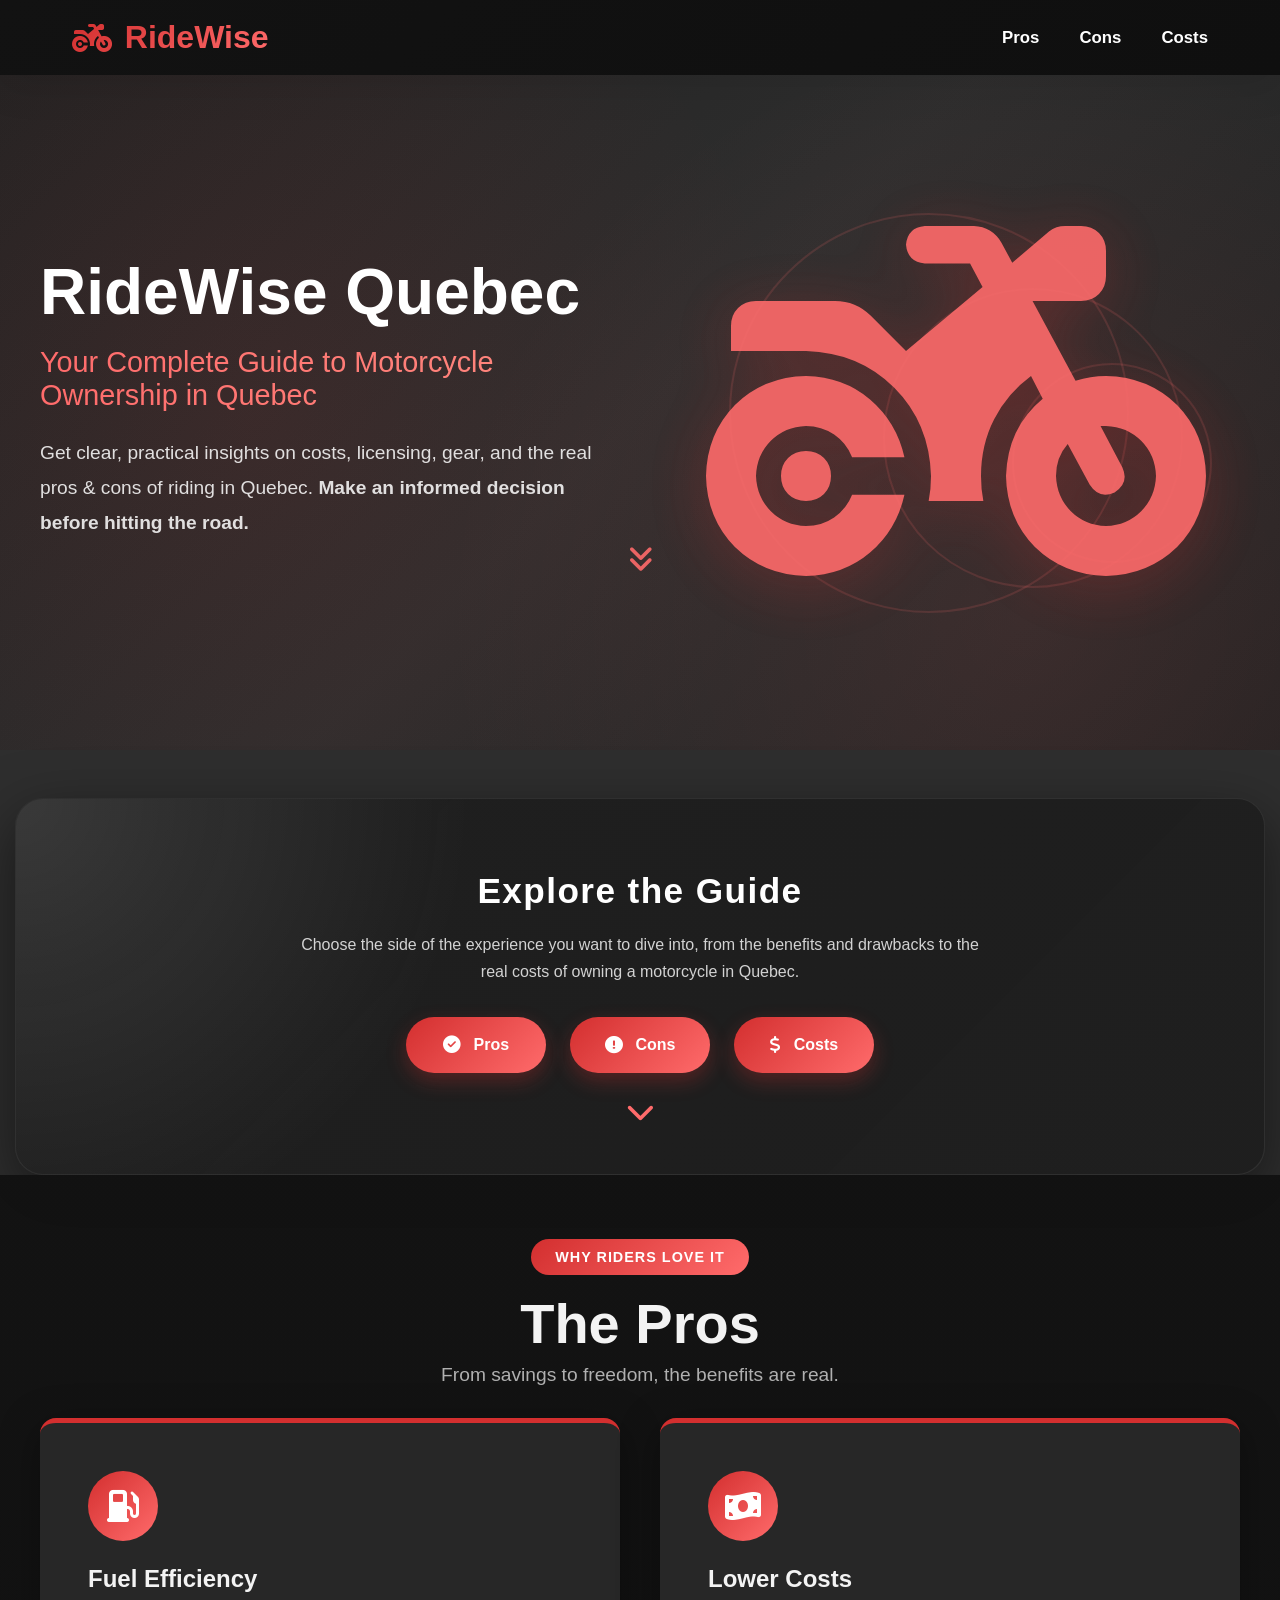
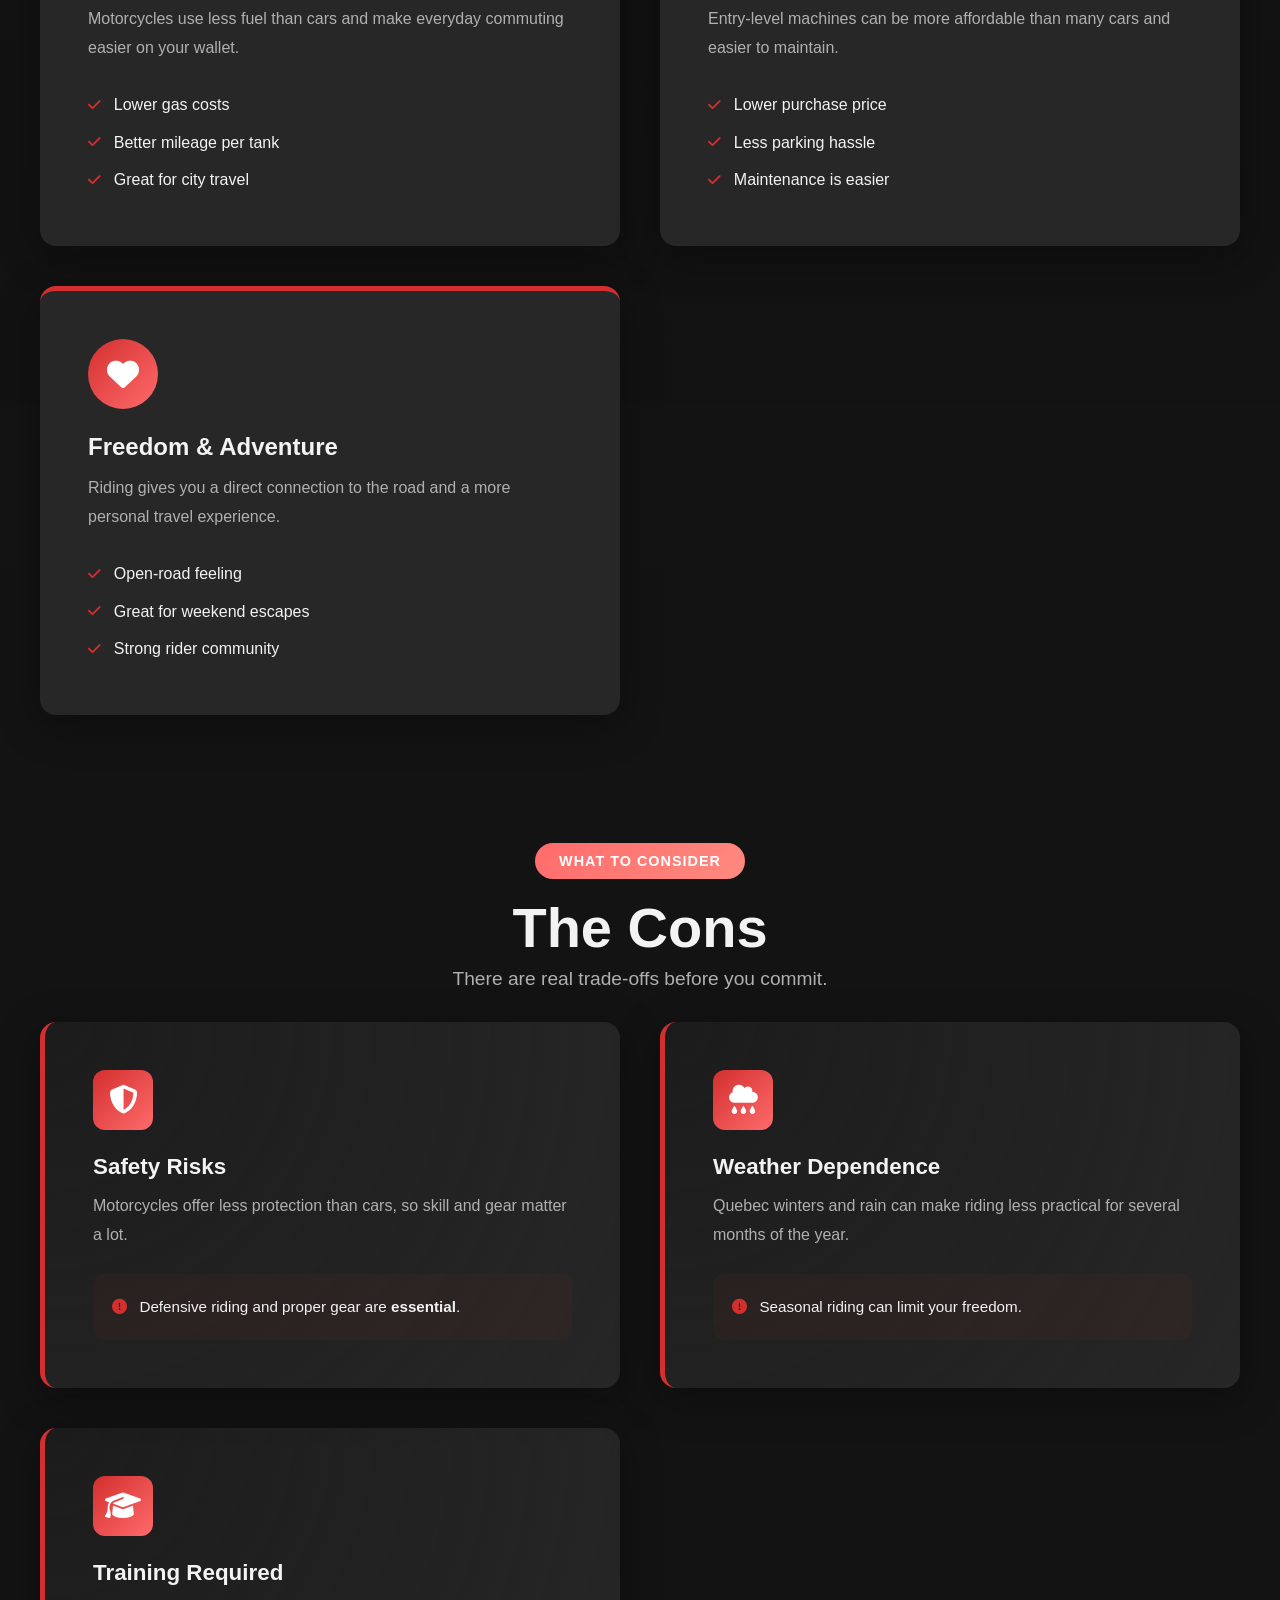
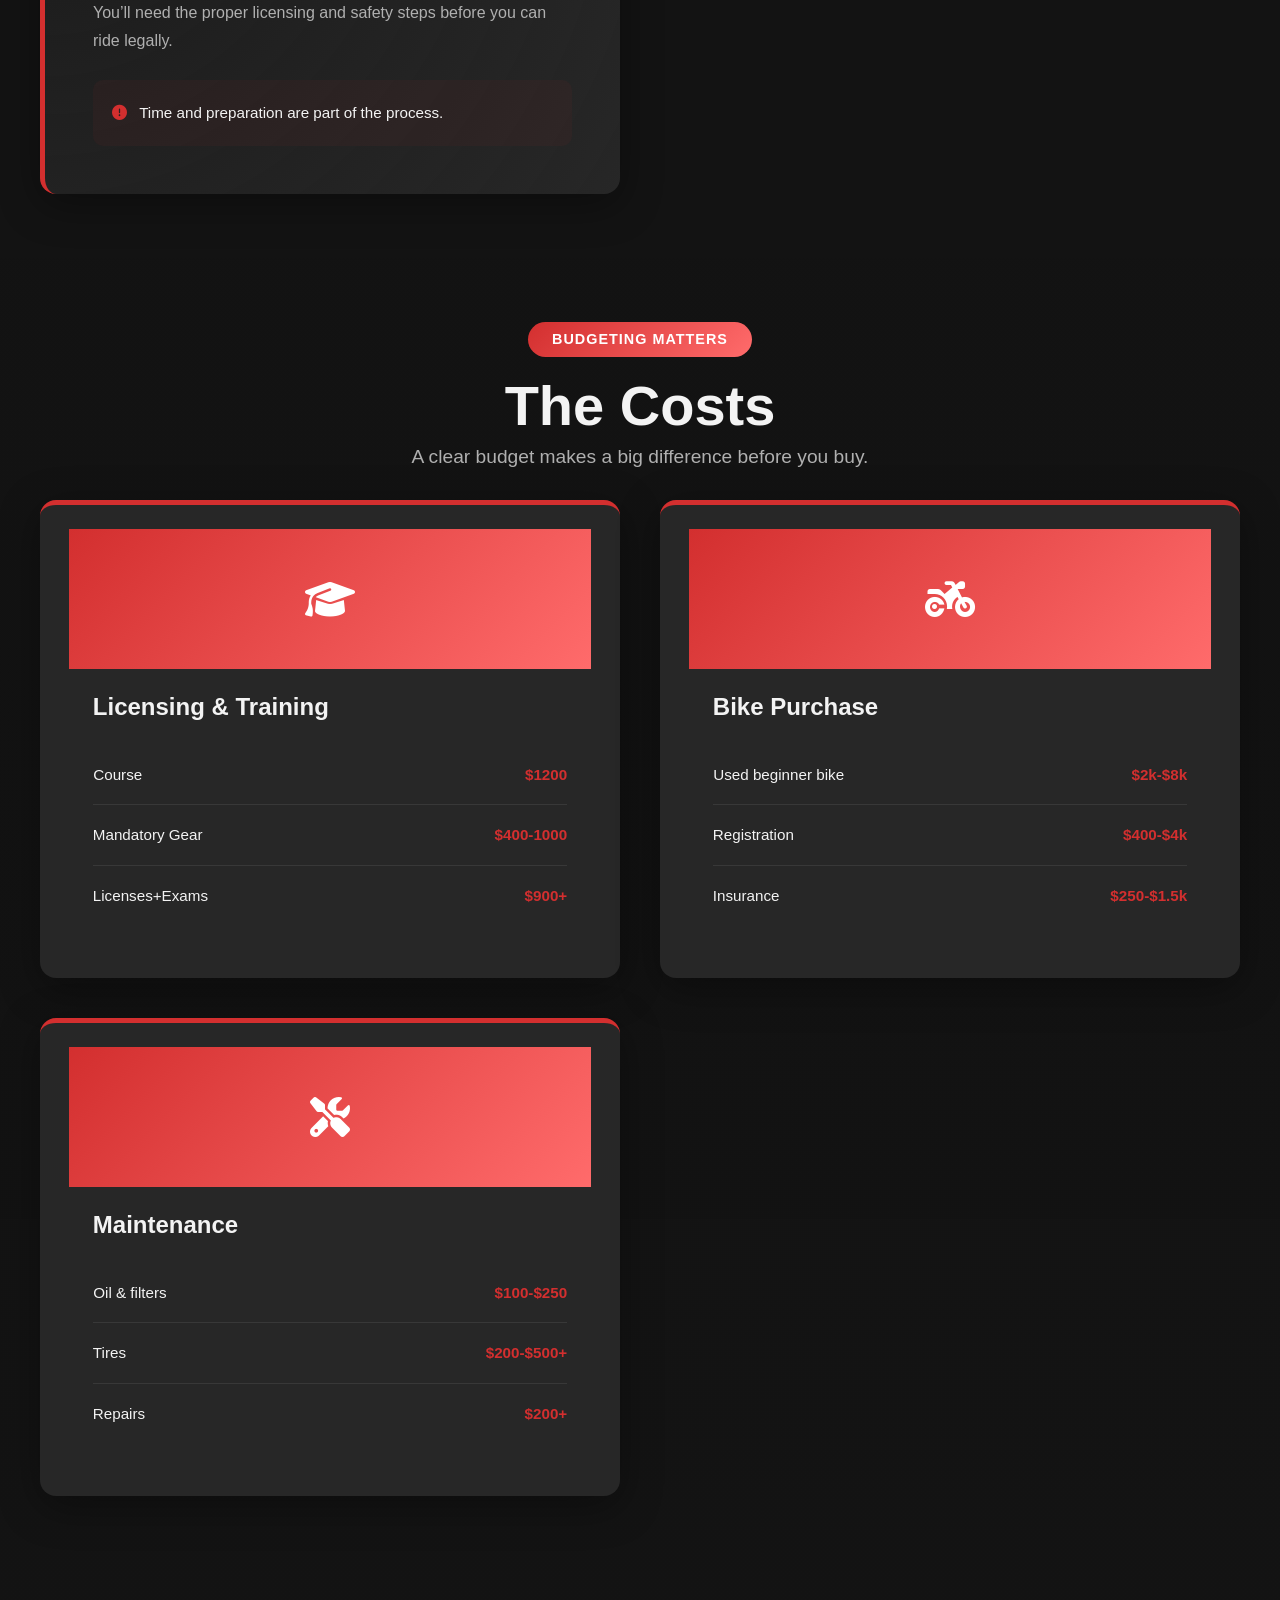
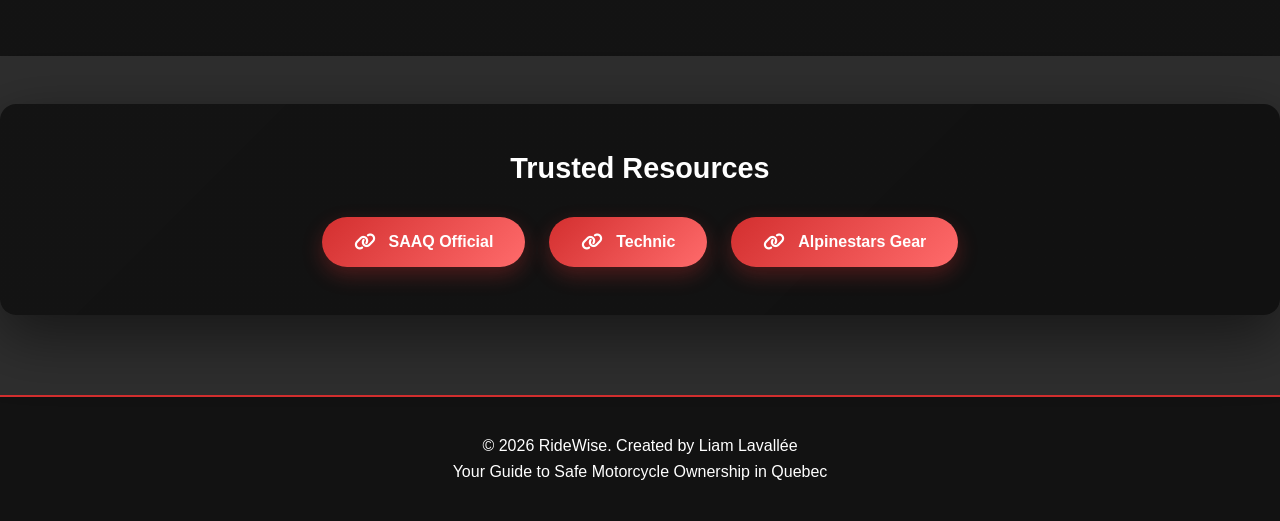
==== RideWiseVSCode/index.html @ fea7e451 "commit" ====
<!DOCTYPE html>
<html lang="en">
<head>
    <meta charset="UTF-8">
    <meta name="viewport" content="width=device-width, initial-scale=1.0">
    <title>RideWise - Motorcycle Ownership Guide for Quebec</title>
    <link rel="stylesheet" href="script.css">
    <link rel="stylesheet" href="https://cdnjs.cloudflare.com/ajax/libs/font-awesome/6.4.0/css/all.min.css">
</head>
<body class="home-page">
    <!-- Navigation Bar -->
    <nav class="navbar">
        <div class="nav-container">
            <div class="nav-logo">
                <i class="fas fa-motorcycle"></i> RideWise
            </div>
            <ul class="nav-menu">
                <li class="nav-item"><a href="pros.html" class="nav-link">Pros</a></li>
                <li class="nav-item"><a href="cons.html" class="nav-link">Cons</a></li>
                <li class="nav-item"><a href="costs.html" class="nav-link">Costs</a></li>
            </ul>
            <div class="hamburger">
                <span></span>
                <span></span>
                <span></span>
            </div>
        </div>
    </nav>

    <!-- HOME SECTION WITH ANIMATED HERO -->
    <section id="home" class="hero-section">
        <div class="hero-background">
            <div class="hero-bg-image"></div>
            <div class="hero-overlay"></div>
        </div>

        <div class="hero-container">
            <div class="hero-content">
                <div class="hero-text">
                    <h1 class="hero-title">RideWise Quebec</h1>
                    <p class="hero-subtitle">Your Complete Guide to Motorcycle Ownership in Quebec</p>
                    <p class="hero-description">
                        Get clear, practical insights on costs, licensing, gear, and the real pros & cons of riding in Quebec.
                        <strong>Make an informed decision before hitting the road.</strong>
                    </p>
                </div>

                <div class="hero-visual">
                    <div class="motorcycle-icon-large">
                        <i class="fas fa-motorcycle"></i>
                    </div>
                    <div class="animated-circles">
                        <div class="circle circle-1"></div>
                        <div class="circle circle-2"></div>
                        <div class="circle circle-3"></div>
                    </div>
                </div>
            </div>

            <a href="#explore-pages" class="scroll-indicator secondary-indicator" aria-label="Explore guide pages">
                <i class="fas fa-angle-double-down"></i>
            </a>
        </div>
    </section>

    <section id="explore-pages" class="explore-section fade-in-card">
        <h3>Explore the Guide</h3>
        <p>Choose the side of the experience you want to dive into, from the benefits and drawbacks to the real costs of owning a motorcycle in Quebec.</p>
        <div class="explore-grid">
            <a href="pros.html" class="explore-link">
                <i class="fas fa-check-circle"></i>
                <span>Pros</span>
            </a>
            <a href="cons.html" class="explore-link">
                <i class="fas fa-exclamation-circle"></i>
                <span>Cons</span>
            </a>
            <a href="costs.html" class="explore-link">
                <i class="fas fa-dollar-sign"></i>
                <span>Costs</span>
            </a>
        </div>
        <a href="pros.html" class="scroll-indicator explore-scroll-indicator" aria-label="View pros page">
            <i class="fas fa-chevron-down"></i>
        </a>
    </section>

    <section id="pros-section" class="pros-section">
        <div class="section-container">
            <div class="section-header">
                <span class="section-tag">Why riders love it</span>
                <h2>The Pros</h2>
                <p class="section-subtitle">From savings to freedom, the benefits are real.</p>
            </div>
            <div class="pros-grid">
                <div class="pro-card fade-in-card">
                    <div class="card-bg"></div>
                    <div class="card-icon"><i class="fas fa-gas-pump"></i></div>
                    <h3>Fuel Efficiency</h3>
                    <p>Motorcycles use less fuel than cars and make everyday commuting easier on your wallet.</p>
                    <ul class="card-list">
                        <li><i class="fas fa-check"></i> Lower gas costs</li>
                        <li><i class="fas fa-check"></i> Better mileage per tank</li>
                        <li><i class="fas fa-check"></i> Great for city travel</li>
                    </ul>
                </div>
                <div class="pro-card fade-in-card">
                    <div class="card-bg"></div>
                    <div class="card-icon"><i class="fas fa-money-bill-wave"></i></div>
                    <h3>Lower Costs</h3>
                    <p>Entry-level machines can be more affordable than many cars and easier to maintain.</p>
                    <ul class="card-list">
                        <li><i class="fas fa-check"></i> Lower purchase price</li>
                        <li><i class="fas fa-check"></i> Less parking hassle</li>
                        <li><i class="fas fa-check"></i> Maintenance is easier</li>
                    </ul>
                </div>
                <div class="pro-card fade-in-card">
                    <div class="card-bg"></div>
                    <div class="card-icon"><i class="fas fa-heart"></i></div>
                    <h3>Freedom & Adventure</h3>
                    <p>Riding gives you a direct connection to the road and a more personal travel experience.</p>
                    <ul class="card-list">
                        <li><i class="fas fa-check"></i> Open-road feeling</li>
                        <li><i class="fas fa-check"></i> Great for weekend escapes</li>
                        <li><i class="fas fa-check"></i> Strong rider community</li>
                    </ul>
                </div>
            </div>
        </div>
    </section>

    <section id="cons-section" class="cons-section">
        <div class="section-container">
            <div class="section-header">
                <span class="section-tag warning">What to consider</span>
                <h2>The Cons</h2>
                <p class="section-subtitle">There are real trade-offs before you commit.</p>
            </div>
            <div class="cons-grid">
                <div class="con-card fade-in-card">
                    <div class="con-icon"><i class="fas fa-shield-alt"></i></div>
                    <h3>Safety Risks</h3>
                    <p>Motorcycles offer less protection than cars, so skill and gear matter a lot.</p>
                    <div class="con-details">
                        <i class="fas fa-exclamation-circle"></i> Defensive riding and proper gear are <strong>essential</strong>.
                    </div>
                </div>
                <div class="con-card fade-in-card">
                    <div class="con-icon"><i class="fas fa-cloud-rain"></i></div>
                    <h3>Weather Dependence</h3>
                    <p>Quebec winters and rain can make riding less practical for several months of the year.</p>
                    <div class="con-details">
                        <i class="fas fa-exclamation-circle"></i> Seasonal riding can limit your freedom.
                    </div>
                </div>
                <div class="con-card fade-in-card">
                    <div class="con-icon"><i class="fas fa-graduation-cap"></i></div>
                    <h3>Training Required</h3>
                    <p>You’ll need the proper licensing and safety steps before you can ride legally.</p>
                    <div class="con-details">
                        <i class="fas fa-exclamation-circle"></i> Time and preparation are part of the process.
                    </div>
                </div>
            </div>
        </div>
    </section>

    <section id="costs-section" class="costs-section">
        <div class="section-container">
            <div class="section-header">
                <span class="section-tag">Budgeting matters</span>
                <h2>The Costs</h2>
                <p class="section-subtitle">A clear budget makes a big difference before you buy. </p>
            </div>
            <div class="costs-grid">
                <div class="cost-card fade-in-card">
                    <div class="cost-icon"><i class="fas fa-graduation-cap"></i></div>
                    <h3>Licensing & Training</h3>
                    <div class="cost-breakdown">
                        <div class="cost-item"><span>Course</span><span class="price">$1200</span></div>
                        <div class="cost-item"><span>Mandatory Gear</span><span class="price">$400-1000</span></div>
                        <div class="cost-item"><span>Licenses+Exams</span><span class="price">$900+</span></div>
                    </div>
                </div>
                <div class="cost-card fade-in-card">
                    <div class="cost-icon"><i class="fas fa-motorcycle"></i></div>
                    <h3>Bike Purchase</h3>
                    <div class="cost-breakdown">
                        <div class="cost-item"><span>Used beginner bike</span><span class="price">$2k-$8k</span></div>
                        <div class="cost-item"><span>Registration</span><span class="price">$400-$4k</span></div>
                        <div class="cost-item"><span>Insurance</span><span class="price">$250-$1.5k</span></div>
                    </div>
                </div>
                <div class="cost-card fade-in-card">
                    <div class="cost-icon"><i class="fas fa-tools"></i></div>
                    <h3>Maintenance</h3>
                    <div class="cost-breakdown">
                        <div class="cost-item"><span>Oil & filters</span><span class="price">$100-$250</span></div>
                        <div class="cost-item"><span>Tires</span><span class="price">$200-$500+</span></div>
                        <div class="cost-item"><span>Repairs</span><span class="price">$200+</span></div>
                    </div>
                </div>
                   <div class="section-info">
                      <p><h4>Be aware, these are approximate prices without taxes.</h4></p>
                   </div>
                
            </div>
        </div>
    </section>

    <div id="resources" class="resources-section fade-in-card">
        <h3>Trusted Resources</h3>
        <div class="resources-grid">
            <a href="https://www.saaq.gouv.qc.ca/" target="_blank" class="resource-link">
                <i class="fas fa-link"></i>
                <span>SAAQ Official</span>
            </a>
            <a href="https://tecnic.ca/" target="_blank" class="resource-link">
                <i class="fas fa-link"></i>
                <span>Technic</span>
            </a>
            <a href="https://www.alpinestars.com/" target="_blank" class="resource-link">
                <i class="fas fa-link"></i>
                <span>Alpinestars Gear</span>
            </a>
        </div>
    </div>

    <!-- Footer -->
    <footer class="footer">
        <div class="footer-content">
            <p>&copy; 2026 RideWise. Created by Liam Lavallée</p>
            <p>Your Guide to Safe Motorcycle Ownership in Quebec</p>
        </div>
    </footer>

    <script src="script.js"></script>
</body>
</html>
---- RideWiseVSCode/script.css ----
/* ========================================
   PROFESSIONAL MOTORCYCLE WEBSITE CSS
   WITH ANIMATIONS & STUNNING VISUALS
   ======================================== */

:root {
    --primary: #d32f2f;
    --primary-dark: #b71c1c;
    --accent: #ff6b6b;
    --secondary: #121212;
    --white: #ffffff;
    --light-bg: #383838;
    --page-bg: #2e2e2e;
    --section-bg: rgba(18, 18, 18, 0.95);
    --card-bg: #272727;
    --text-dark: #f3f3f3;
    --text-light: #b0b0b0;
    --border-radius: 16px;
    --transition: all 0.3s cubic-bezier(0.25, 0.46, 0.45, 0.94);
    --shadow: 0 10px 40px rgba(0, 0, 0, 0.35);
    --shadow-lg: 0 20px 60px rgba(0, 0, 0, 0.5);
}

* {
    margin: 0;
    padding: 0;
    box-sizing: border-box;
}

html {
    scroll-behavior: smooth;
}

body {
    font-family: 'Segoe UI', Tahoma, Geneva, Verdana, sans-serif;
    color: var(--text-dark);
    background: #2e2e2e;
    overflow-x: hidden;
}

/* ========================================
   NAVIGATION BAR
   ======================================== */

.navbar {
    background: linear-gradient(135deg, var(--secondary) 0%, #0f0f0f 100%);
    padding: 1.2rem 0;
    position: sticky;
    top: 0;
    z-index: 1000;
    box-shadow: var(--shadow-lg);
    backdrop-filter: blur(10px);
}

.nav-container {
    max-width: 1200px;
    margin: 0 auto;
    padding: 0 2rem;
    display: flex;
    justify-content: space-between;
    align-items: center;
}

.nav-logo {
    font-size: 2rem;
    font-weight: 900;
    background: linear-gradient(135deg, var(--primary), var(--accent));
    -webkit-background-clip: text;
    -webkit-text-fill-color: transparent;
    background-clip: text;
    display: flex;
    align-items: center;
    gap: 0.8rem;
    cursor: pointer;
    transition: var(--transition);
}

.nav-logo:hover {
    transform: scale(1.1);
}

.nav-menu {
    display: flex;
    list-style: none;
    gap: 2.5rem;
}

.nav-link {
    color: var(--white);
    text-decoration: none;
    font-weight: 600;
    transition: var(--transition);
    position: relative;
    font-size: 1.05rem;
}

.nav-link::after {
    content: '';
    position: absolute;
    bottom: -8px;
    left: 0;
    width: 0;
    height: 3px;
    background: linear-gradient(90deg, var(--primary), var(--accent));
    transition: width 0.4s ease;
    border-radius: 2px;
}

.nav-link:hover {
    color: var(--accent);
}

.nav-link:hover::after {
    width: 100%;
}

.hamburger {
    display: none;
    flex-direction: column;
    cursor: pointer;
    gap: 6px;
}

.hamburger span {
    width: 28px;
    height: 3px;
    background: var(--white);
    border-radius: 3px;
    transition: var(--transition);
}

/* ========================================
   HERO SECTION WITH ANIMATIONS
   ======================================== */

.hero-section {
    position: relative;
    min-height: 75vh;
    display: flex;
    align-items: center;
    justify-content: center;
    padding: 1.5rem 0;
    overflow: hidden;
}

.hero-background {
    position: absolute;
    top: 0;
    left: 0;
    width: 100%;
    height: 100%;
    z-index: 0;
}

.hero-bg-image {
    position: absolute;
    width: 100%;
    height: 100%;
    background: linear-gradient(135deg, rgba(26, 26, 26, 0.55) 0%, rgba(45, 45, 45, 0.3) 50%, rgba(26, 26, 26, 0.65) 100%),
                url('https://images.unsplash.com/photo-1500530855697-b586d89ba3ee?auto=format&fit=crop&w=1600&q=80');
    background-size: cover;
    background-position: center;
    z-index: 1;
}

.hero-overlay {
    position: absolute;
    width: 100%;
    height: 100%;
    background: radial-gradient(circle at 20% 50%, rgba(211, 47, 47, 0.1) 0%, transparent 50%),
                radial-gradient(circle at 80% 80%, rgba(255, 107, 107, 0.1) 0%, transparent 50%);
    z-index: 2;
    animation: overlayShift 10s ease-in-out infinite;
}

@keyframes overlayShift {
    0%, 100% {
        opacity: 1;
    }
    50% {
        opacity: 0.8;
    }
}

.hero-container {
    max-width: 1200px;
    width: 100%;
    position: relative;
    z-index: 3;
}

.hero-content {
    display: grid;
    grid-template-columns: 1fr 1fr;
    gap: 4rem;
    align-items: center;
    animation: fadeInUp 1s ease-out;
}

.hero-text {
    color: var(--white);
}

.hero-title {
    font-size: 4rem;
    font-weight: 900;
    margin-bottom: 1rem;
    line-height: 1.2;
    animation: slideInLeft 0.8s ease-out;
}

.hero-subtitle {
    font-size: 1.8rem;
    background: linear-gradient(90deg, var(--accent), #ff8a80);
    -webkit-background-clip: text;
    -webkit-text-fill-color: transparent;
    background-clip: text;
    margin-bottom: 1.5rem;
    animation: slideInLeft 0.8s ease-out 0.2s backwards;
}

.hero-description {
    font-size: 1.2rem;
    color: rgba(255, 255, 255, 0.85);
    margin-bottom: 2rem;
    line-height: 1.8;
    animation: slideInLeft 0.8s ease-out 0.4s backwards;
}

.hero-btn {
    background: linear-gradient(135deg, var(--primary), var(--accent));
    color: var(--white);
    border: none;
    padding: 1.2rem 2.8rem;
    font-size: 1.1rem;
    font-weight: 700;
    border-radius: var(--border-radius);
    cursor: pointer;
    transition: var(--transition);
    box-shadow: 0 10px 30px rgba(211, 47, 47, 0.3);
    position: relative;
    overflow: hidden;
    animation: slideInLeft 0.8s ease-out 0.6s backwards;
}

.hero-btn::before {
    content: '';
    position: absolute;
    top: 0;
    left: -100%;
    width: 100%;
    height: 100%;
    background: rgba(255, 255, 255, 0.2);
    transition: left 0.5s ease;
}

.hero-btn:hover {
    transform: translateY(-3px);
    box-shadow: 0 15px 40px rgba(211, 47, 47, 0.4);
}

.hero-btn:hover::before {
    left: 100%;
}

.hero-visual {
    position: relative;
    display: flex;
    justify-content: center;
    align-items: center;
    min-height: 500px;
    animation: slideInRight 0.8s ease-out;
}

.motorcycle-icon-large {
    font-size: 25rem;
    color: var(--accent);
    opacity: 0.9;
    animation: float 4s ease-in-out infinite;
    filter: drop-shadow(0 10px 30px rgba(211, 47, 47, 0.3));
    z-index: 2;
}

@keyframes float {
    0%, 100% {
        transform: translateY(0px) rotate(0deg);
    }
    50% {
        transform: translateY(-40px) rotate(2deg);
    }
}

.animated-circles {
    position: absolute;
    width: 100%;
    height: 100%;
    z-index: 1;
}

.circle {
    position: absolute;
    border: 2px solid var(--accent);
    border-radius: 50%;
    opacity: 0.15;
}

.circle-1 {
    width: 400px;
    height: 400px;
    top: 10%;
    left: 10%;
    animation: rotate 20s linear infinite;
}

.circle-2 {
    width: 300px;
    height: 300px;
    bottom: 15%;
    right: 10%;
    animation: rotate 15s linear infinite reverse;
}

.circle-3 {
    width: 200px;
    height: 200px;
    top: 40%;
    right: 5%;
    animation: rotate 10s linear infinite;
}

@keyframes rotate {
    from { transform: rotate(0deg); }
    to { transform: rotate(360deg); }
}

.scroll-indicator {
    position: absolute;
    bottom: 40px;
    left: 50%;
    transform: translateX(-50%);
    z-index: 3;
    animation: bounce 2s ease-in-out infinite;
    display: inline-flex;
    align-items: center;
    justify-content: center;
    text-decoration: none;
    cursor: pointer;
}

.scroll-indicator i {
    font-size: 1.8rem;
    color: var(--accent);
}

.scroll-indicator.secondary-indicator {
    bottom: 90px;
    opacity: 0.9;
    animation-delay: 0.2s;
}

.explore-scroll-indicator {
    position: relative;
    bottom: auto;
    left: auto;
    transform: none;
    display: inline-flex;
    margin-top: 1.5rem;
}

@keyframes bounce {
    0%, 100% {
        transform: translateX(-50%) translateY(0);
    }
    50% {
        transform: translateX(-50%) translateY(15px);
    }
}

/* ========================================
   SECTION ANIMATIONS & STYLES
   ======================================== */

@keyframes fadeInUp {
    from {
        opacity: 0;
        transform: translateY(50px);
    }
    to {
        opacity: 1;
        transform: translateY(0);
    }
}

@keyframes slideInLeft {
    from {
        opacity: 0;
        transform: translateX(-50px);
    }
    to {
        opacity: 1;
        transform: translateX(0);
    }
}

@keyframes slideInRight {
    from {
        opacity: 0;
        transform: translateX(50px);
    }
    to {
        opacity: 1;
        transform: translateX(0);
    }
}

@keyframes scaleIn {
    from {
        opacity: 0;
        transform: scale(0.9);
    }
    to {
        opacity: 1;
        transform: scale(1);
    }
}

.fade-in {
    animation: fadeInUp 0.8s ease-out;
}

.fade-in-card {
    animation: fadeInUp 0.8s ease-out;
}

.section-container {
    max-width: 1600px;
    margin: 0 auto;
    padding: 0 2.5rem;
}

.section-header {
    text-align: center;
    margin-bottom: 2rem;
}

.section-tag {
    display: inline-block;
    background: linear-gradient(135deg, var(--primary), var(--accent));
    color: var(--white);
    padding: 0.6rem 1.5rem;
    border-radius: 50px;
    font-size: 0.9rem;
    font-weight: 700;
    text-transform: uppercase;
    letter-spacing: 1px;
    margin-bottom: 1rem;
}

.section-tag.warning {
    background: linear-gradient(135deg, #ff6b6b, #ff8a80);
}

.section-header h2 {
    font-size: 3.5rem;
    color: var(--text-dark);
    margin-bottom: 0.5rem;
    font-weight: 900;
}

.section-header p {
    font-size: 1.2rem;
    color: var(--text-light);
    margin-top: 0.5rem;
}

/* ========================================
   PROS SECTION
   ======================================== */

.pros-section {
    padding: 4rem 0;
    background: linear-gradient(180deg, rgba(18, 18, 18, 0.98) 0%, var(--section-bg) 100%);
    position: relative;
    overflow: hidden;
}

.section-bg-pattern {
    position: absolute;
    top: 0;
    left: 0;
    right: 0;
    height: 400px;
    background: 
        radial-gradient(circle at 20% 50%, rgba(211, 47, 47, 0.05) 0%, transparent 50%),
        radial-gradient(circle at 80% 80%, rgba(255, 107, 107, 0.05) 0%, transparent 50%);
    pointer-events: none;
}

.pros-grid {
    display: grid;
    grid-template-columns: repeat(auto-fit, minmax(420px, 1fr));
    gap: 2.5rem;
    justify-content: center;
    position: relative;
    z-index: 1;
}

.pro-card {
    background: var(--card-bg);
    padding: 3rem;
    border-radius: var(--border-radius);
    box-shadow: var(--shadow);
    transition: var(--transition);
    position: relative;
    overflow: hidden;
    border-top: 5px solid var(--primary);
}

.card-bg {
    position: absolute;
    top: 0;
    left: 0;
    width: 0;
    height: 100%;
    background: linear-gradient(135deg, rgba(211, 47, 47, 0.05), rgba(255, 107, 107, 0.05));
    transition: width 0.5s ease;
    z-index: -1;
}

.pro-card:hover {
    transform: translateY(-15px);
    box-shadow: var(--shadow-lg);
}

.pro-card:hover .card-bg {
    width: 100%;
}

.card-icon {
    width: 70px;
    height: 70px;
    background: linear-gradient(135deg, var(--primary), var(--accent));
    border-radius: 50%;
    display: flex;
    align-items: center;
    justify-content: center;
    font-size: 2rem;
    color: var(--white);
    margin-bottom: 1.5rem;
    animation: scaleIn 0.6s ease-out;
}

.pro-card h3 {
    font-size: 1.5rem;
    color: var(--text-dark);
    margin-bottom: 0.8rem;
    font-weight: 700;
}

.pro-card p {
    color: var(--text-light);
    margin-bottom: 1.5rem;
    line-height: 1.8;
}

.card-list {
    list-style: none;
    margin-top: 1.5rem;
}

.card-list li {
    padding: 0.6rem 0;
    color: var(--text-dark);
    display: flex;
    align-items: center;
    gap: 0.8rem;
    font-weight: 500;
}

.card-list i {
    color: var(--primary);
    font-size: 0.9rem;
    font-weight: bold;
}

/* ========================================
   CONS SECTION
   ======================================== */

.cons-section {
    padding: 4rem 0;
    background: var(--section-bg);
    position: relative;
    overflow: hidden;
}

.cons-bg {
    position: absolute;
    top: 0;
    left: 0;
    right: 0;
    bottom: 0;
    background: 
        linear-gradient(180deg, rgba(211, 47, 47, 0.02) 0%, transparent 100%);
    pointer-events: none;
}

.cons-grid {
    display: grid;
    grid-template-columns: repeat(auto-fit, minmax(420px, 1fr));
    gap: 2.5rem;
    justify-content: center;
    position: relative;
    z-index: 1;
}

.con-card {
    background: radial-gradient(circle at top left, rgba(255, 255, 255, 0.04), rgba(40, 40, 40, 0.95));
    padding: 3rem;
    border-radius: var(--border-radius);
    box-shadow: var(--shadow);
    transition: var(--transition);
    border-left: 5px solid var(--primary);
    position: relative;
    overflow: hidden;
}

.con-card::before {
    content: '';
    position: absolute;
    top: 0;
    right: -30px;
    width: 200px;
    height: 200px;
    background: radial-gradient(circle, rgba(211, 47, 47, 0.1), transparent);
    opacity: 0;
    transition: opacity 0.5s ease;
}

.con-card:hover {
    transform: translateY(-10px);
    box-shadow: var(--shadow-lg);
}

.con-card:hover::before {
    opacity: 1;
}

.con-icon {
    width: 60px;
    height: 60px;
    background: linear-gradient(135deg, var(--primary), var(--accent));
    border-radius: 12px;
    display: flex;
    align-items: center;
    justify-content: center;
    font-size: 1.8rem;
    color: var(--white);
    margin-bottom: 1.5rem;
}

.con-card h3 {
    font-size: 1.4rem;
    color: var(--text-dark);
    margin-bottom: 0.8rem;
    font-weight: 700;
}

.con-card p {
    color: var(--text-light);
    margin-bottom: 1.5rem;
    line-height: 1.8;
}

.con-details {
    background: rgba(211, 47, 47, 0.05);
    padding: 1.2rem;
    border-radius: 10px;
    font-size: 0.95rem;
    color: var(--text-dark);
    line-height: 1.8;
}

.con-details i {
    color: var(--primary);
    margin-right: 0.5rem;
}

/* ========================================
   COSTS SECTION
   ======================================== */

.costs-section {
    padding: 4rem 0 6rem;
    background: linear-gradient(180deg, rgba(18, 18, 18, 0.98) 0%, var(--section-bg) 100%);
    position: relative;
}

.costs-grid {
    display: grid;
    grid-template-columns: repeat(auto-fit, minmax(420px, 1fr));
    gap: 2.5rem;
    justify-content: center;
    margin-bottom: 4rem;
}

.cost-card {
    background: var(--card-bg);
    border-radius: var(--border-radius);
    overflow: hidden;
    box-shadow: var(--shadow);
    transition: var(--transition);
    border-top: 5px solid var(--primary);
    padding: 1.5rem 1.8rem 1.8rem;
}

.cost-card:hover {
    transform: translateY(-12px);
    box-shadow: var(--shadow-lg);
}

body.detail-page .pros-grid,
body.detail-page .cons-grid,
body.detail-page .costs-grid {
    grid-template-columns: repeat(auto-fit, minmax(320px, 420px));
    gap: 1.8rem;
}

body.detail-page .pro-card,
body.detail-page .con-card,
body.detail-page .cost-card {
    max-width: 420px;
    margin: 0 auto;
}

body.detail-page .pro-card,
body.detail-page .con-card {
    padding: 2.5rem;
}

.cost-icon {
    width: 100%;
    height: 140px;
    background: linear-gradient(135deg, var(--primary) 0%, var(--accent) 100%);
    display: flex;
    align-items: center;
    justify-content: center;
    font-size: 2.5rem;
    color: var(--white);
}

.cost-card h3 {
    font-size: 1.5rem;
    color: var(--text-dark);
    padding: 1.5rem 1.5rem 0;
    font-weight: 700;
}

.cost-breakdown {
    padding: 1.5rem;
}

.section-info {
    color: rgb(156, 156, 156);
    margin-left: 478px;
    margin-top: 20px;
    display: block;
    width: 100%;
    text-align: right;
    display: flex;
    justify-content: flex-end;
}

.cost-item {
    display: flex;
    justify-content: space-between;
    padding: 1rem 0;
    border-bottom: 1px solid rgba(255, 255, 255, 0.08);
    font-size: 0.95rem;
    line-height: 1.8;
}

.cost-item:last-of-type {
    border-bottom: none;
}

.cost-item span:first-child {
    color: var(--text-dark);
    font-weight: 500;
}

.price {
    color: var(--primary);
    font-weight: 700;
}

.cost-total {
    background: linear-gradient(135deg, rgba(211, 47, 47, 0.1), rgba(255, 107, 107, 0.05));
    padding: 1.2rem 1.5rem;
    display: flex;
    justify-content: space-between;
    font-weight: 700;
    color: var(--primary);
    border-top: 2px solid rgba(211, 47, 47, 0.2);
}

/* ========================================
   COST SUMMARY TABLE
   ======================================== */

.cost-summary {
    background: var(--card-bg);
    padding: 3rem;
    border-radius: var(--border-radius);
    box-shadow: var(--shadow);
    margin-bottom: 3rem;
}

.cost-summary h3 {
    font-size: 2rem;
    color: var(--text-dark);
    margin-bottom: 2rem;
    text-align: center;
    font-weight: 900;
}

.summary-table {
    width: 100%;
    border-collapse: collapse;
    margin-bottom: 2rem;
}

.summary-row {
    display: grid;
    grid-template-columns: 1.6fr 1fr 1fr;
    gap: 1rem;
    align-items: center;
    padding: 1rem 1.2rem;
    border-bottom: 1px solid rgba(255, 255, 255, 0.08);
    color: var(--text-light);
    font-size: 0.95rem;
}

.summary-row.header {
    background: linear-gradient(135deg, var(--primary), var(--accent));
    color: var(--white);
    font-weight: 700;
    border-bottom: none;
}

.summary-row.header span {
    color: var(--white);
}

.summary-row.total {
    background: linear-gradient(135deg, rgba(211, 47, 47, 0.12), rgba(255, 107, 107, 0.08));
    font-weight: 700;
    color: var(--text-dark);
    font-size: 1rem;
}

.summary-table span {
    display: block;
}

.cost-note-large {
    background: rgba(211, 47, 47, 0.08);
    border-left: 4px solid var(--primary);
    padding: 1.5rem;
    border-radius: 14px;
    color: var(--text-light);
    line-height: 1.8;
    margin-top: 1.5rem;
}

.cost-note-large i {
    color: var(--primary);
    margin-right: 0.8rem;
}

/* ========================================
   EXPLORE SECTION
   ======================================== */

.explore-section {
    background:
        linear-gradient(135deg, rgba(26, 26, 26, 0.8), rgba(26, 26, 26, 0.75)),
        url('https://tse1.mm.bing.net/th/id/OIP.mK5XKElufJsKbMB0Slj2IwHaHa?r=0&rs=1&pid=ImgDetMain&o=7&rm=3');
    background-size: cover;
    background-position: center;
    color: var(--white);
    padding: 4.5rem 3rem 3rem;
    border-radius: 28px;
    text-align: center;
    margin: 3rem auto 0;
    max-width: 1250px;
    box-shadow: var(--shadow-lg);
    position: relative;
    overflow: hidden;
    border: 1px solid rgba(255, 255, 255, 0.08);
    animation: sectionPulse 6s ease-in-out infinite;
}

.explore-section::before {
    content: '';
    position: absolute;
    inset: 0;
    background: radial-gradient(circle at top left, rgba(255, 255, 255, 0.12), transparent 35%);
    pointer-events: none;
}

.explore-section h3 {
    font-size: 2.2rem;
    margin-bottom: 1.2rem;
    font-weight: 900;
    letter-spacing: 0.04em;
}

.explore-section p {
    color: rgba(255, 255, 255, 0.8);
    max-width: 700px;
    margin: 0 auto 2rem;
    line-height: 1.7;
}

.explore-grid {
    display: flex;
    gap: 1.5rem;
    justify-content: center;
    flex-wrap: wrap;
    margin-top: 1.5rem;
}

.explore-link {
    background: linear-gradient(135deg, var(--primary), var(--accent));
    color: var(--white);
    padding: 1.2rem 1.8rem;
    border-radius: 50px;
    text-decoration: none;
    font-weight: 700;
    transition: var(--transition);
    display: inline-flex;
    align-items: center;
    gap: 0.8rem;
    box-shadow: 0 8px 20px rgba(211, 47, 47, 0.3);
    min-width: 140px;
    justify-content: center;
    transform: translateY(0);
}

.explore-link:hover {
    transform: translateY(-8px) scale(1.02);
    box-shadow: 0 14px 32px rgba(211, 47, 47, 0.4);
}

.explore-link i {
    font-size: 1.1rem;
}

@keyframes sectionPulse {
    0%, 100% {
        transform: translateY(0);
    }
    50% {
        transform: translateY(-4px);
    }
}

.section-arrow-wrapper {
    display: flex;
    justify-content: center;
    margin-top: 2.5rem;
}

.section-scroll-indicator {
    display: inline-flex;
    background: rgba(255, 255, 255, 0.08);
    color: var(--accent);
    width: 60px;
    height: 60px;
    border-radius: 50%;
    align-items: center;
    justify-content: center;
    text-decoration: none;
    transition: transform 0.3s ease, background 0.3s ease;
    box-shadow: 0 10px 25px rgba(0, 0, 0, 0.12);
}

.section-scroll-indicator:hover {
    transform: translateY(-6px);
    background: rgba(255, 255, 255, 0.15);
}

/* ========================================
   RESOURCES SECTION
   ======================================== */

.resources-section {
    background: linear-gradient(135deg, rgba(18, 18, 18, 0.95) 0%, #111111 100%);
    color: var(--white);
    padding: 3rem;
    border-radius: var(--border-radius);
    text-align: center;
    margin-top: 3rem;
    box-shadow: var(--shadow-lg);
}

.resources-section h3 {
    font-size: 1.8rem;
    margin-bottom: 2rem;
    font-weight: 900;
}

.resources-grid {
    display: flex;
    gap: 1.5rem;
    justify-content: center;
    flex-wrap: wrap;
}

.resource-link {
    background: linear-gradient(135deg, var(--primary), var(--accent));
    color: var(--white);
    padding: 1rem 2rem;
    border-radius: 50px;
    text-decoration: none;
    font-weight: 700;
    transition: var(--transition);
    display: inline-flex;
    align-items: center;
    gap: 0.8rem;
    box-shadow: 0 8px 20px rgba(211, 47, 47, 0.3);
}

.resource-link:hover {
    transform: translateY(-5px);
    box-shadow: 0 12px 30px rgba(211, 47, 47, 0.4);
}

.resource-link i {
    font-size: 1.1rem;
}

/* ========================================
   FOOTER
   ======================================== */

.footer {
    background: var(--secondary);
    color: var(--white);
    text-align: center;
    padding: 2rem;
    margin-top: 5rem;
    border-top: 2px solid var(--primary);
}

.footer-content p {
    margin: 0.5rem 0;
    font-size: 1rem;
}

/* ========================================
   RESPONSIVE DESIGN
   ======================================== */

@media (max-width: 768px) {
    .nav-menu {
        display: none;
    }

    .hamburger {
        display: flex;
    }

    .hero-content {
        grid-template-columns: 1fr;
        gap: 2rem;
    }

    .hero-title {
        font-size: 2.5rem;
    }

    .hero-subtitle {
        font-size: 1.3rem;
    }

    .motorcycle-icon-large {
        font-size: 12rem;
    }

    .section-header h2 {
        font-size: 2.2rem;
    }

    .pros-grid,
    .cons-grid,
    .costs-grid {
        grid-template-columns: 1fr;
    }

    .cost-item {
        flex-direction: column;
        align-items: flex-start;
        gap: 0.35rem;
    }

    .cost-item span:last-child {
        font-size: 1rem;
    }

    .summary-row {
        grid-template-columns: 1fr;
        padding: 0.9rem 1rem;
    }

    .summary-row.header {
        padding: 1rem 1rem;
    }

    .cost-note-large {
        font-size: 0.95rem;
    }

    .resources-grid {
        flex-direction: column;
    }

    .resource-link {
        width: 100%;
        justify-content: center;
    }

    .section-container {
        padding: 0 1rem;
    }
}

@media (max-width: 480px) {
    .nav-logo {
        font-size: 1.5rem;
    }

    .hero-title {
        font-size: 1.8rem;
    }

    .hero-subtitle {
        font-size: 1rem;
    }

    .hero-btn {
        padding: 0.9rem 1.8rem;
        font-size: 1rem;
    }

    .motorcycle-icon-large {
        font-size: 6rem;
    }

    .circle-1 {
        width: 200px;
        height: 200px;
    }

    .circle-2 {
        width: 150px;
        height: 150px;
    }

    .circle-3 {
        width: 100px;
        height: 100px;
    }

    .section-header h2 {
        font-size: 1.8rem;
    }

    .pro-card,
    .con-card {
        padding: 2rem;
    }

    .cost-summary {
        padding: 1.5rem;
    }
}
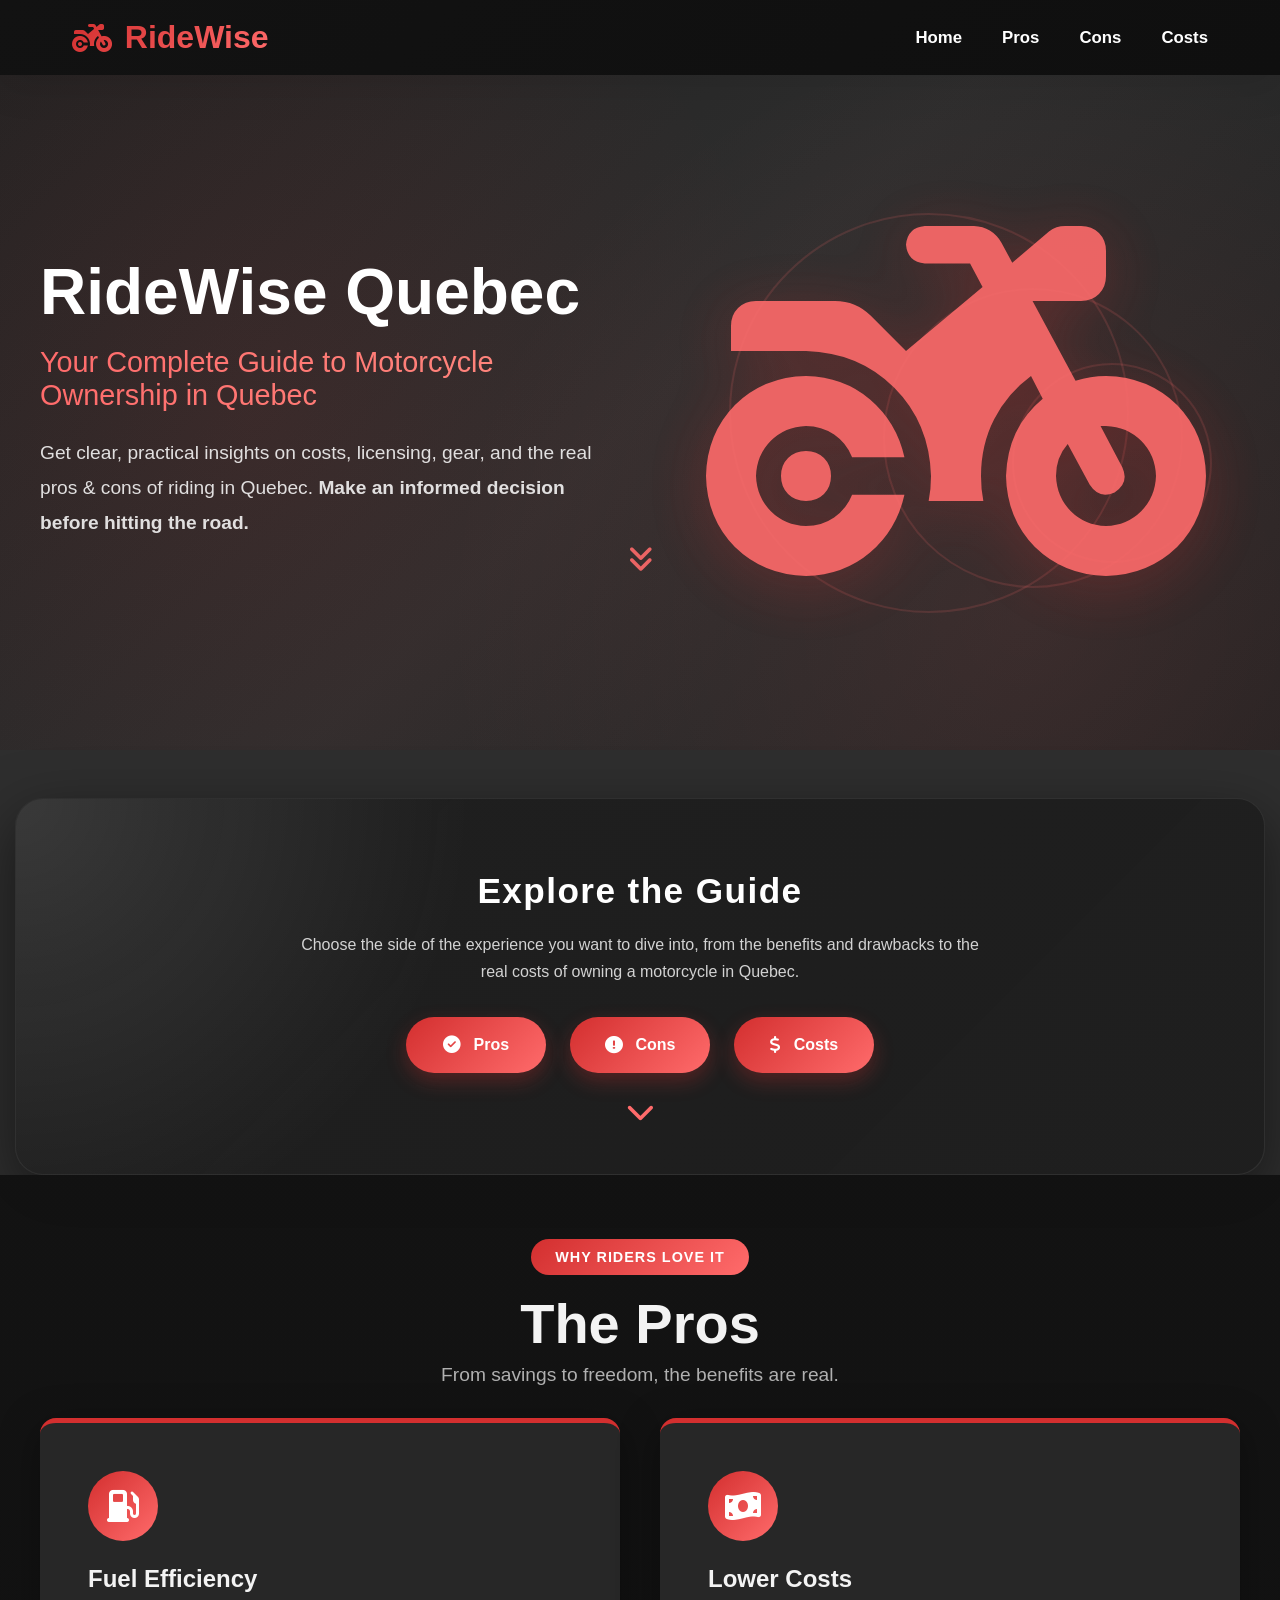
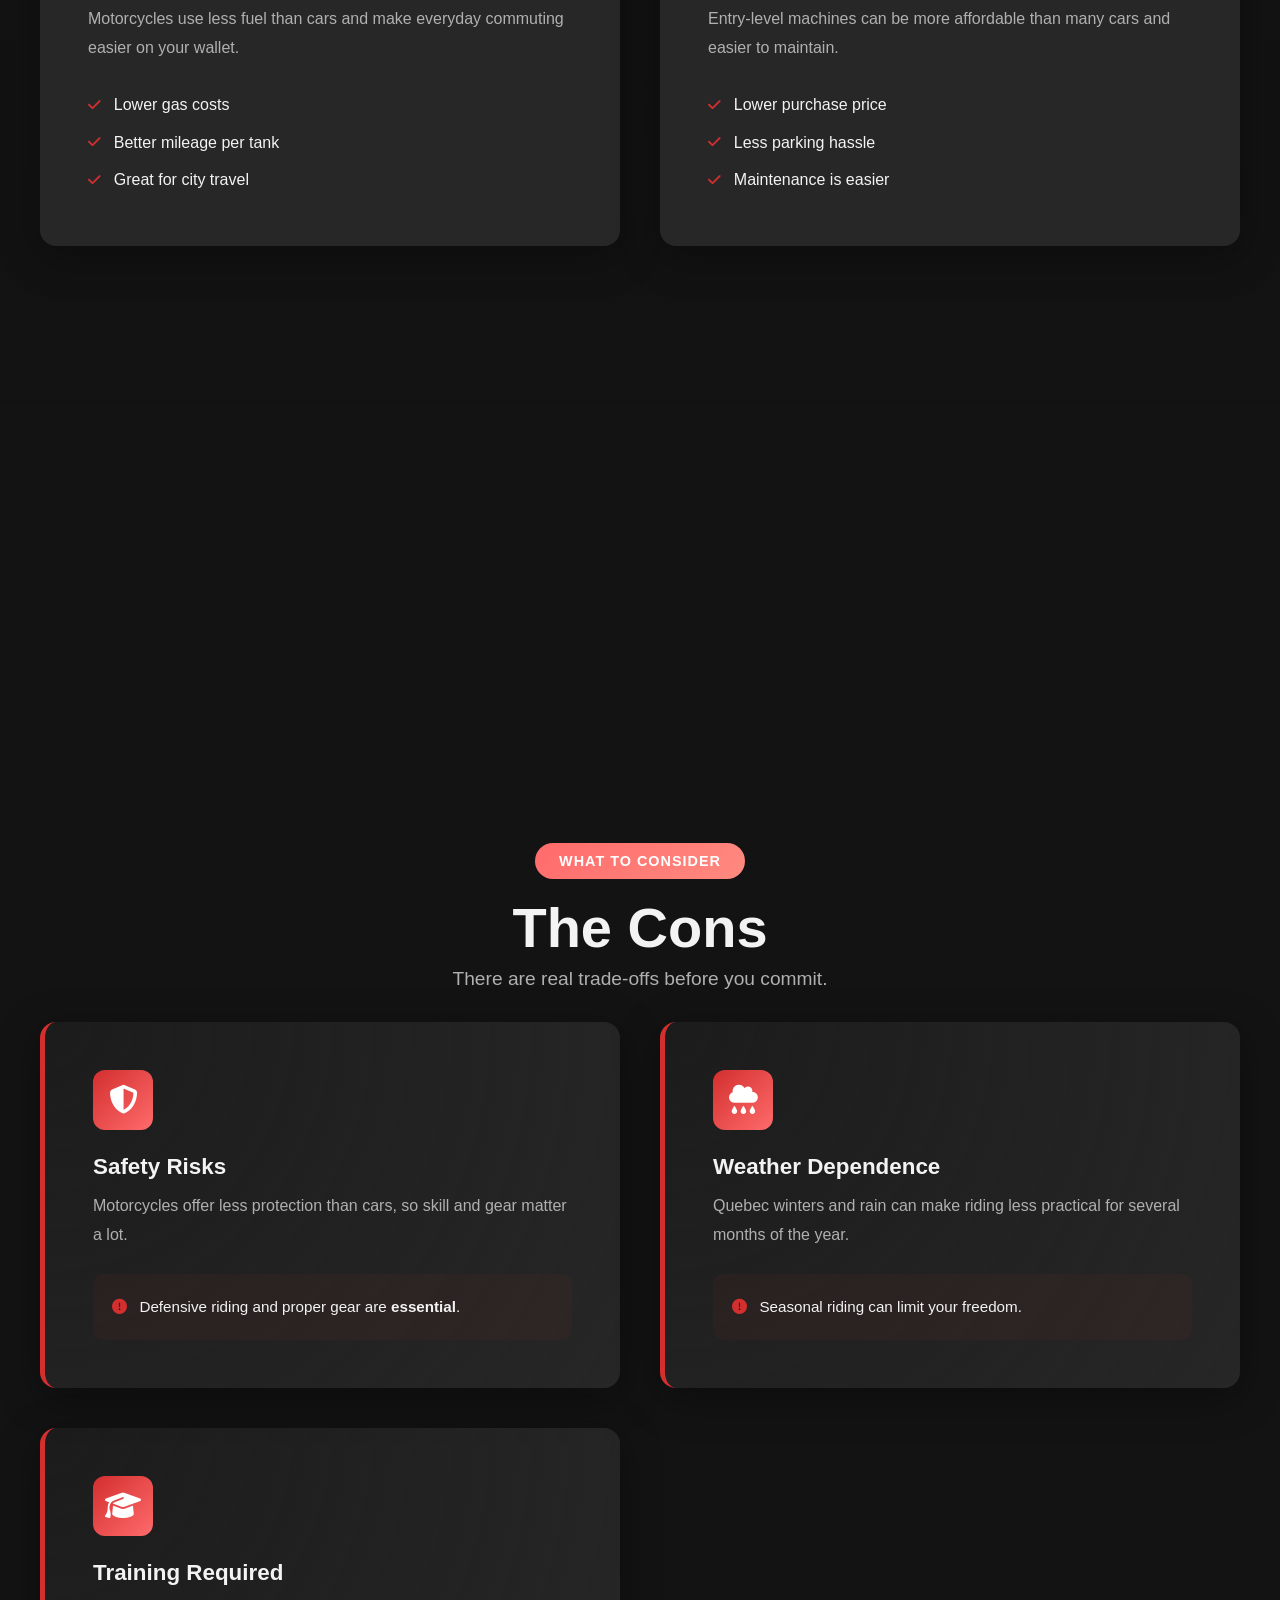
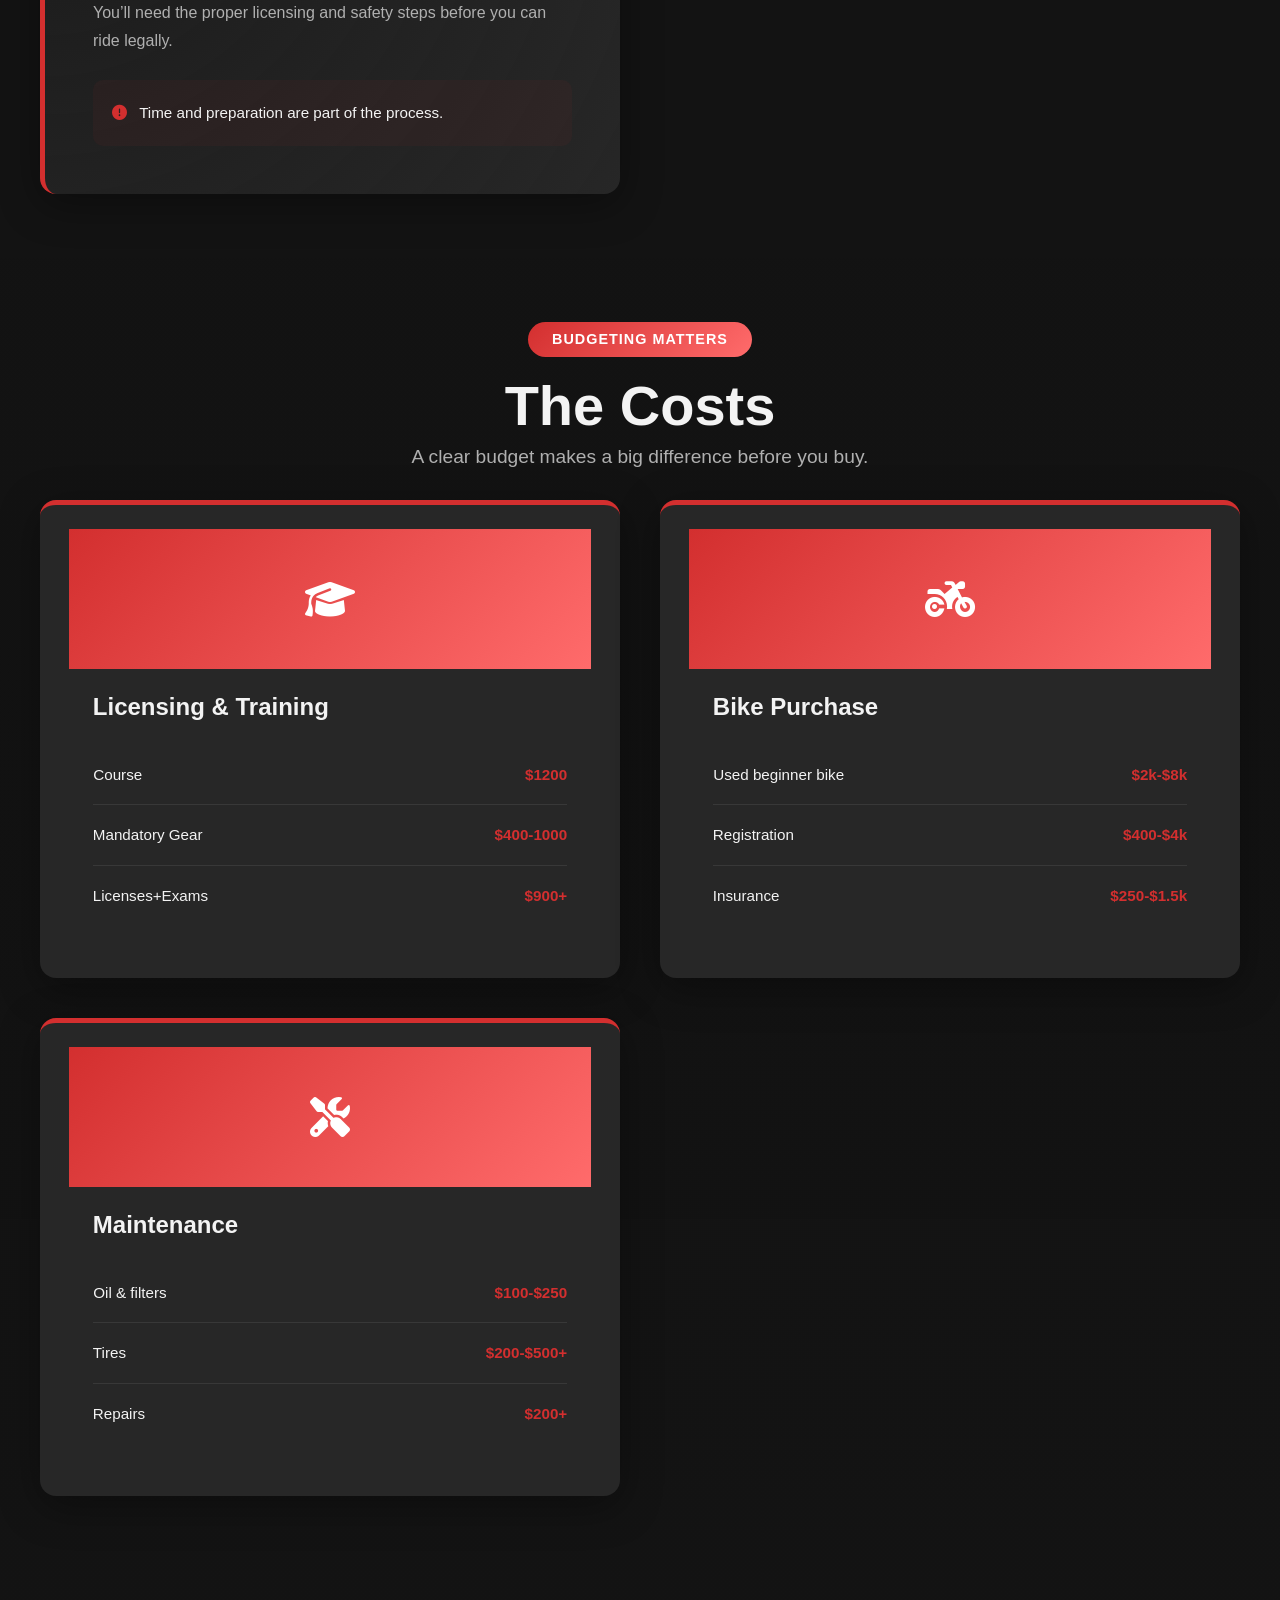
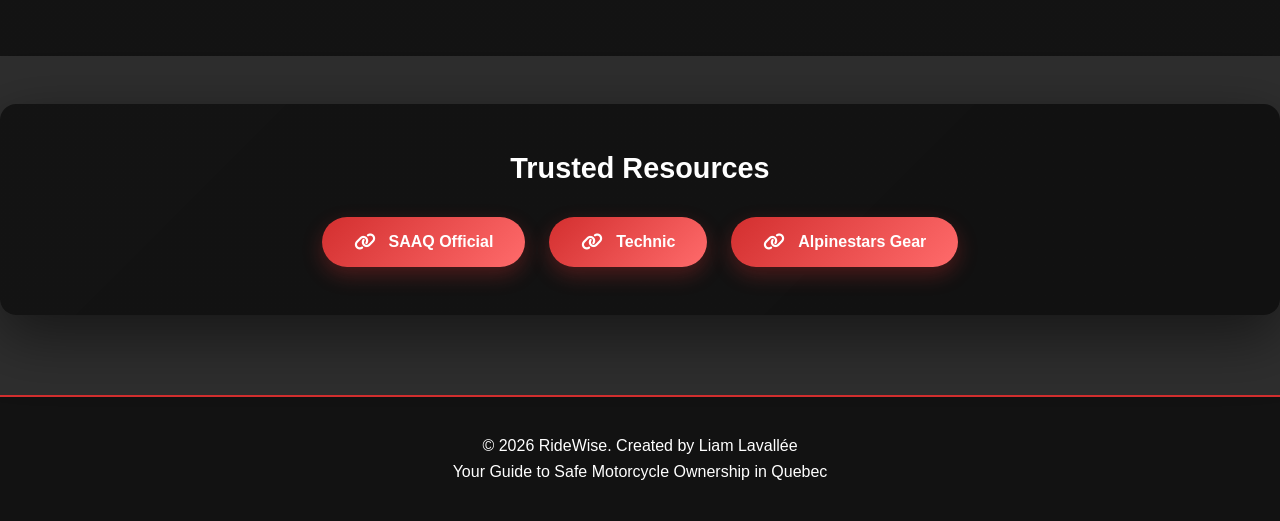
==== commit ab0cba8e: "commit" ====
--- a/RideWiseVSCode/index.html
+++ b/RideWiseVSCode/index.html
@@ -15,6 +15,7 @@
                 <i class="fas fa-motorcycle"></i> RideWise
             </div>
             <ul class="nav-menu">
+                <li class="nav-item"><a href="index.html" class="nav-link">Home</a></li>
                 <li class="nav-item"><a href="pros.html" class="nav-link">Pros</a></li>
                 <li class="nav-item"><a href="cons.html" class="nav-link">Cons</a></li>
                 <li class="nav-item"><a href="costs.html" class="nav-link">Costs</a></li>
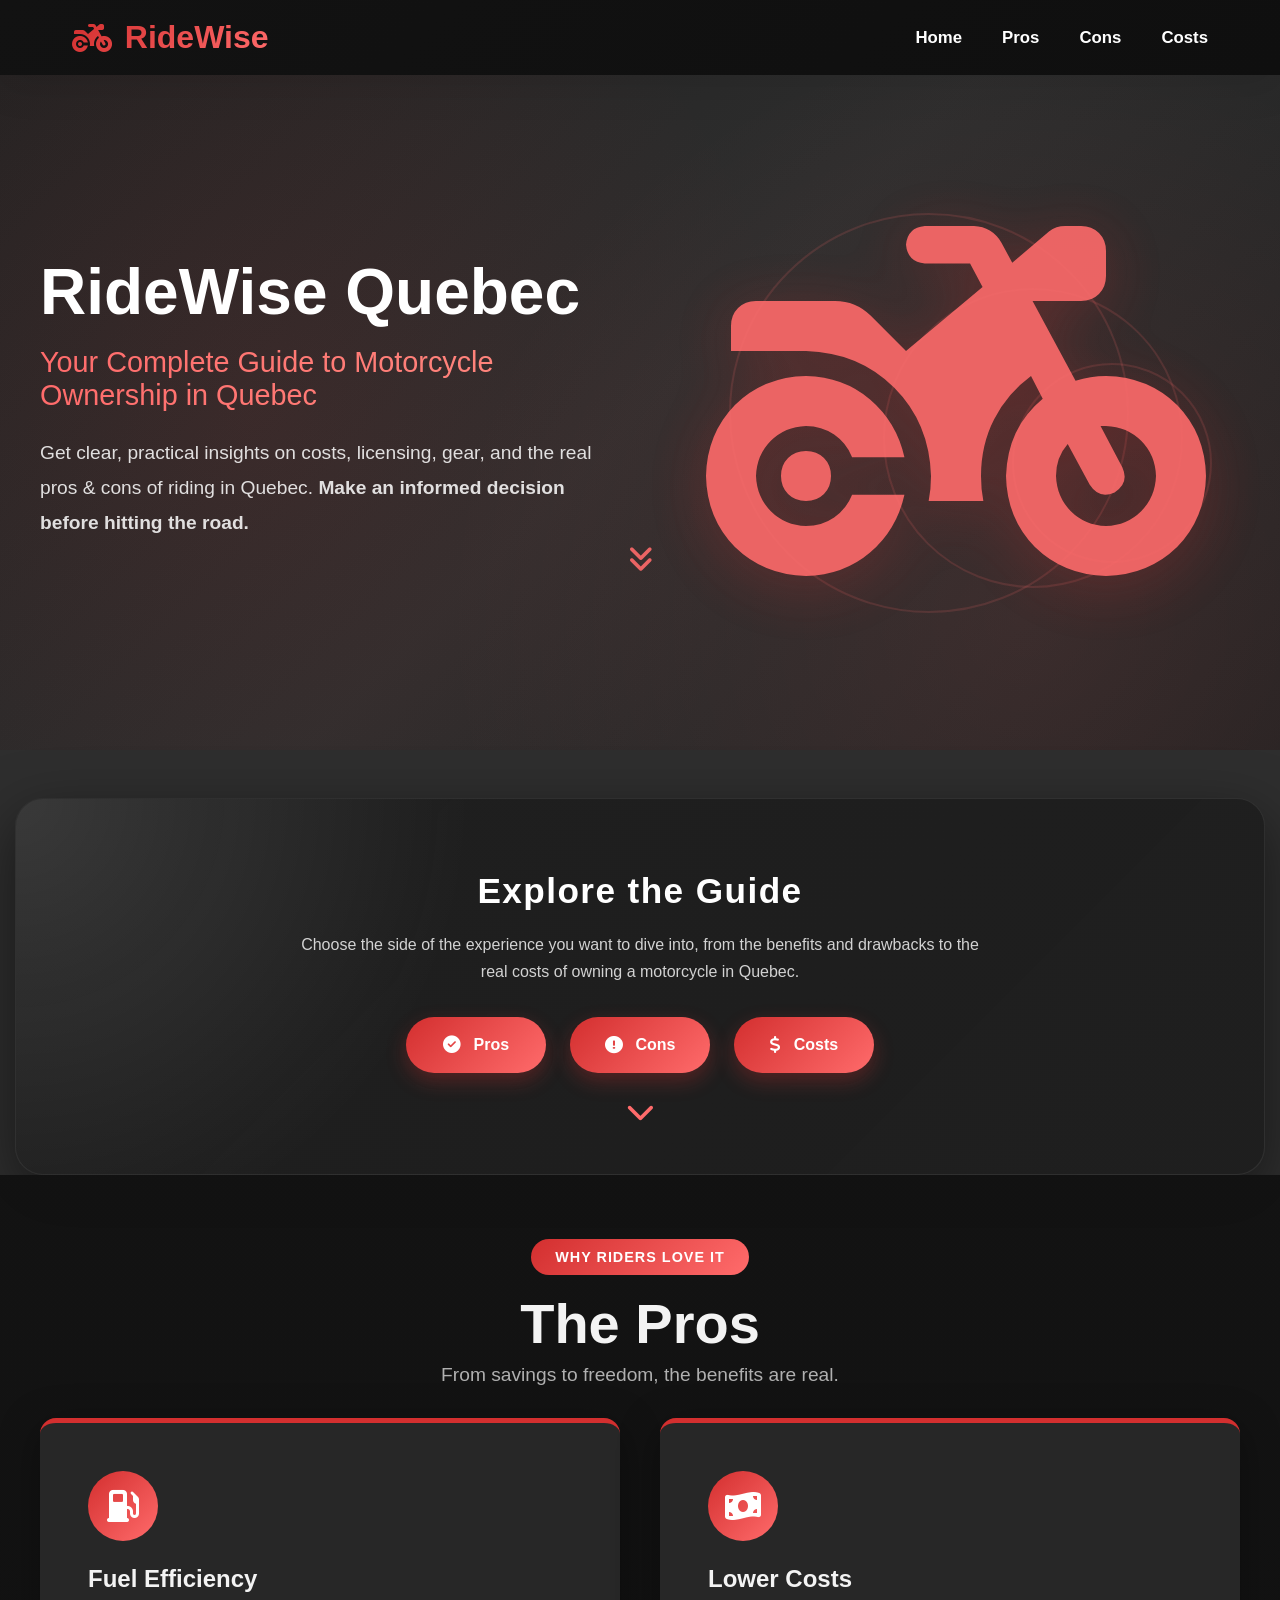
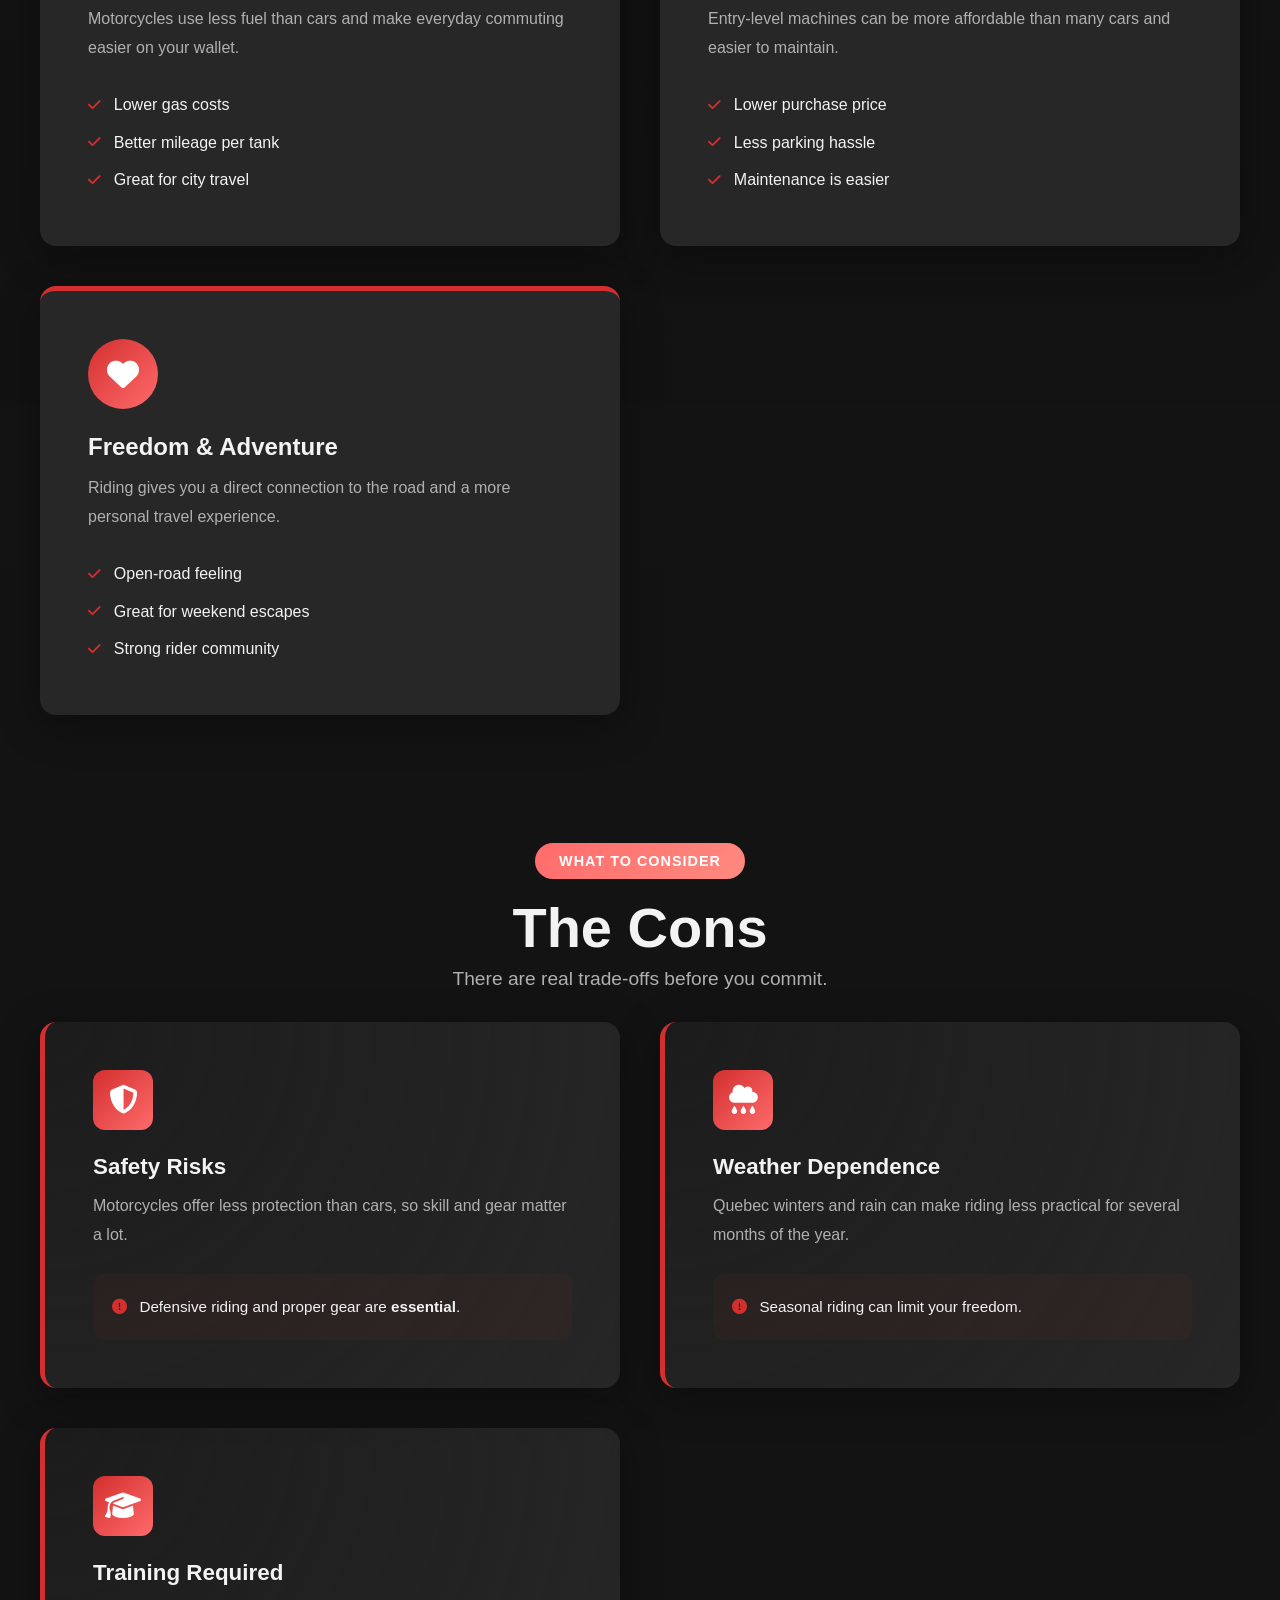
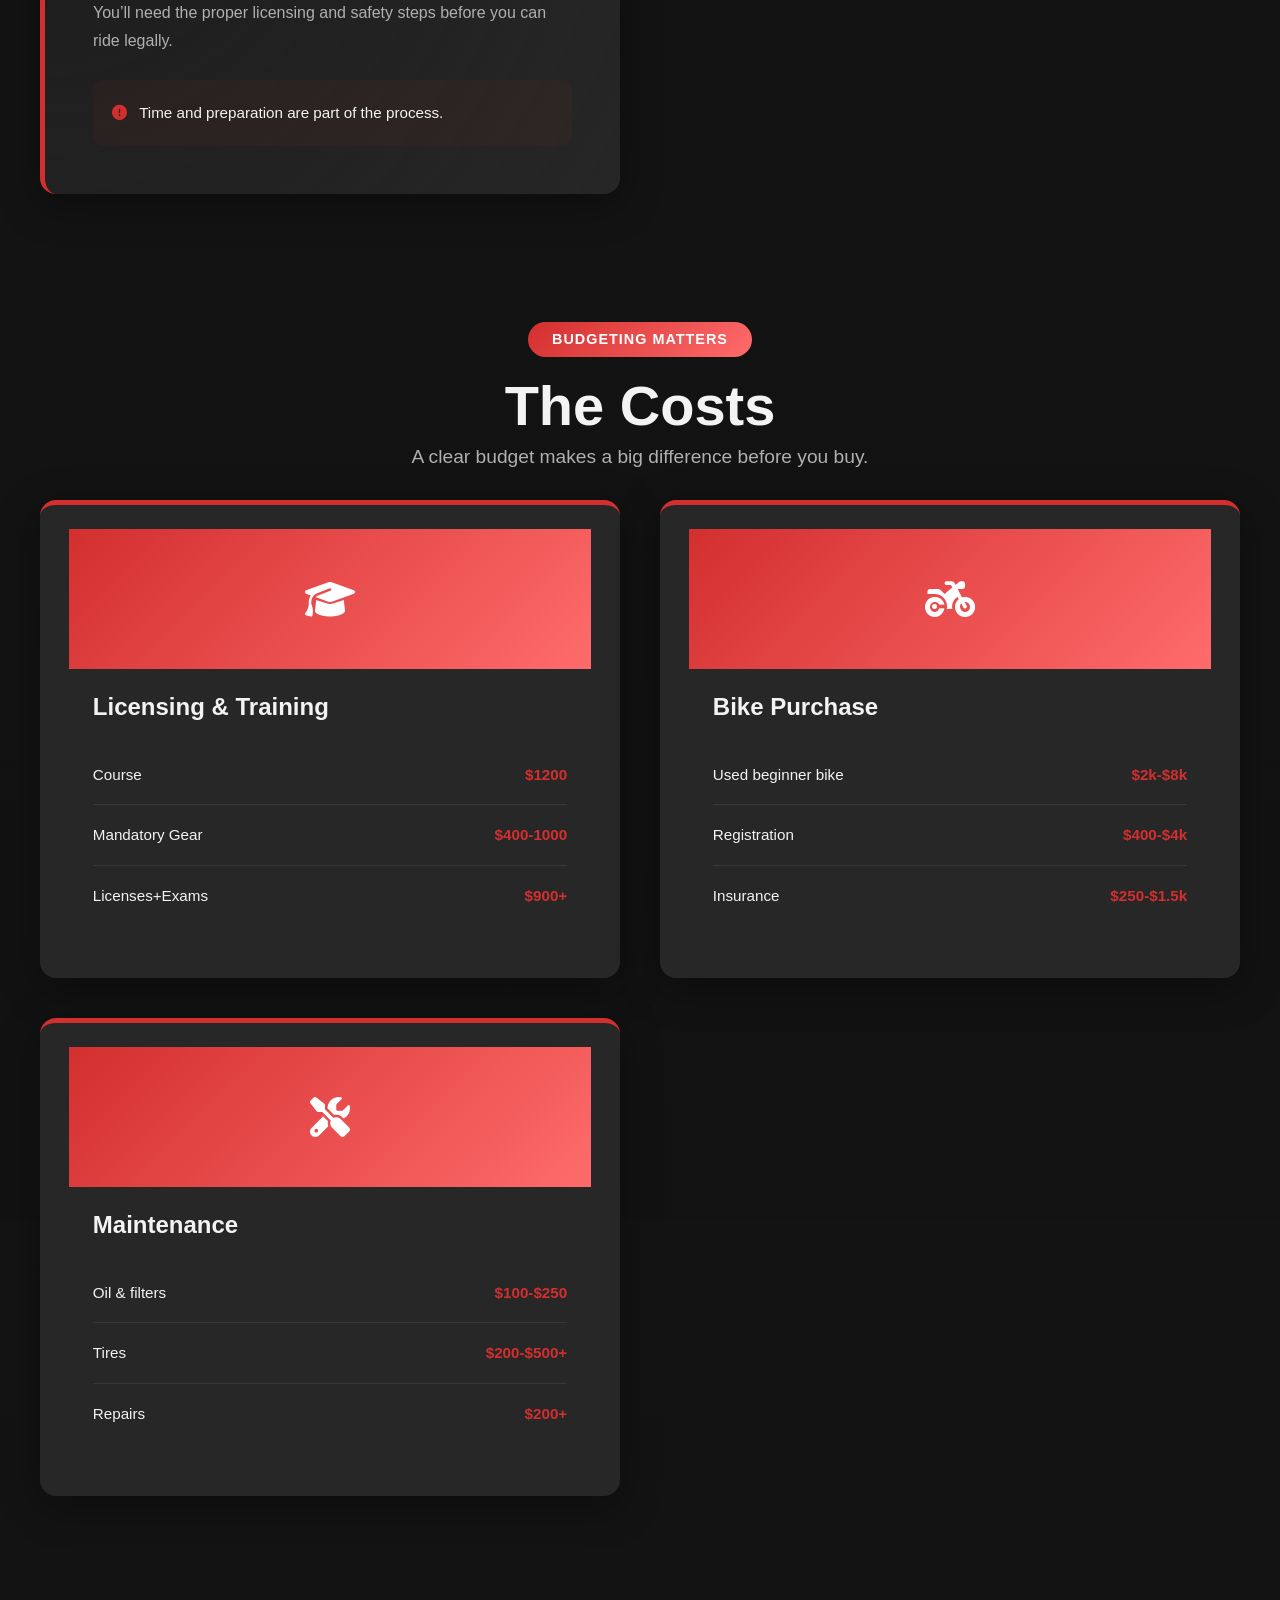
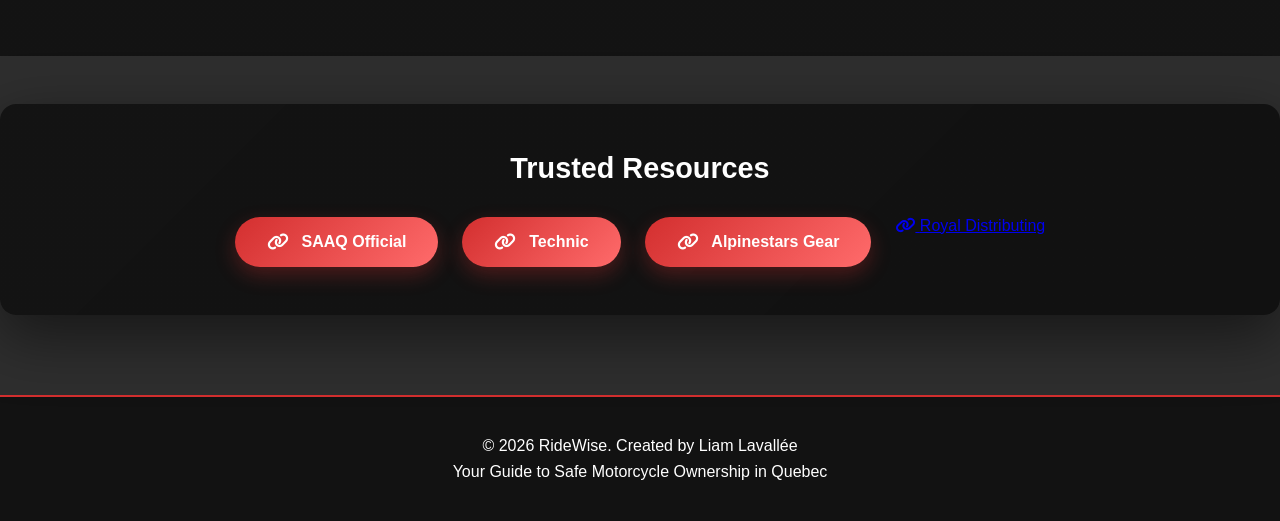
==== commit 8694e7e5: "commit" ====
--- a/RideWiseVSCode/index.html
+++ b/RideWiseVSCode/index.html
@@ -225,6 +225,10 @@
                 <i class="fas fa-link"></i>
                 <span>Alpinestars Gear</span>
             </a>
+            <a href="https://www.royaldistributing.com" target="_blank" class="resource-btn">
+                <i class="fas fa-link"></i>
+                <span> Royal Distributing </span>
+            </a>
         </div>
     </div>
 
--- a/RideWiseVSCode/script.css
+++ b/RideWiseVSCode/script.css
@@ -771,6 +771,14 @@
     justify-content: flex-end;
 }
 
+.costs-intro {
+    color: rgb(175, 175, 175);
+    margin-bottom: 20px;
+    align-items: center;
+    justify-content: center;
+    display: flex;
+}
+
 .cost-item {
     display: flex;
     justify-content: space-between;
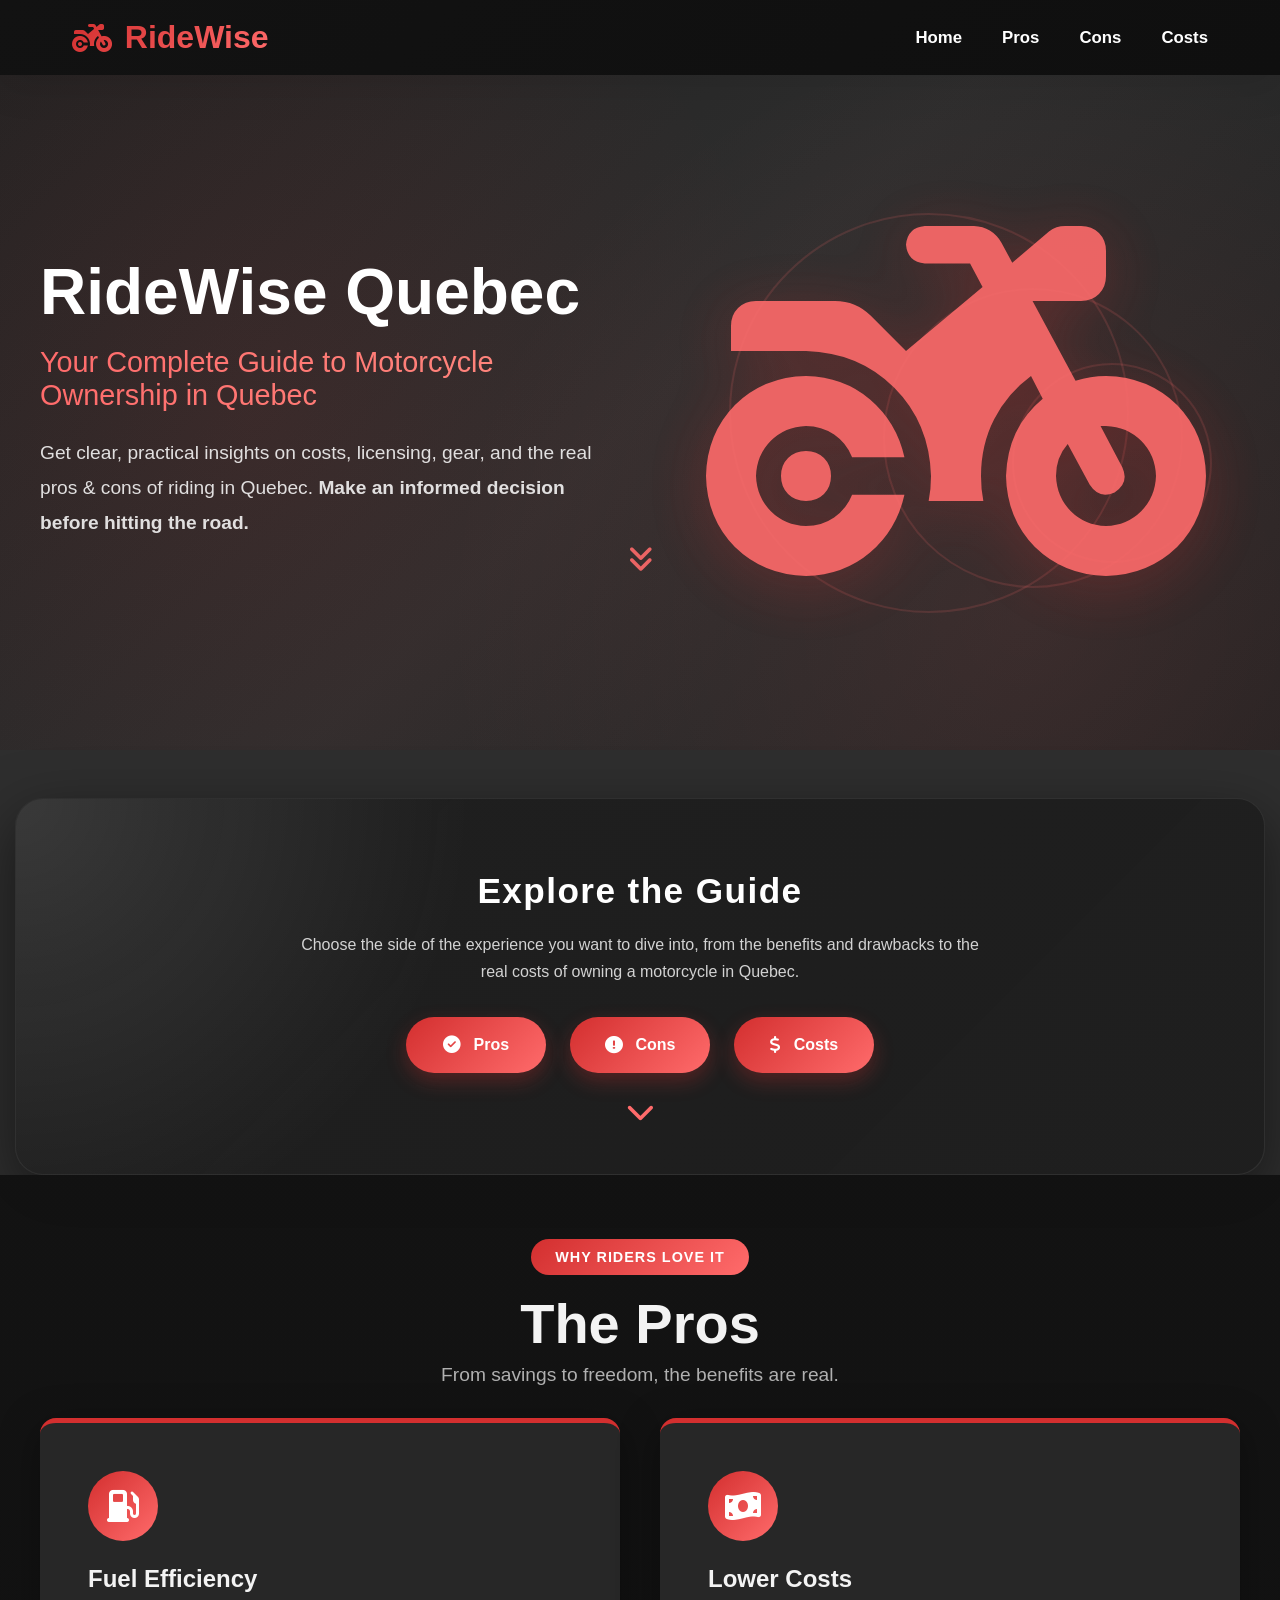
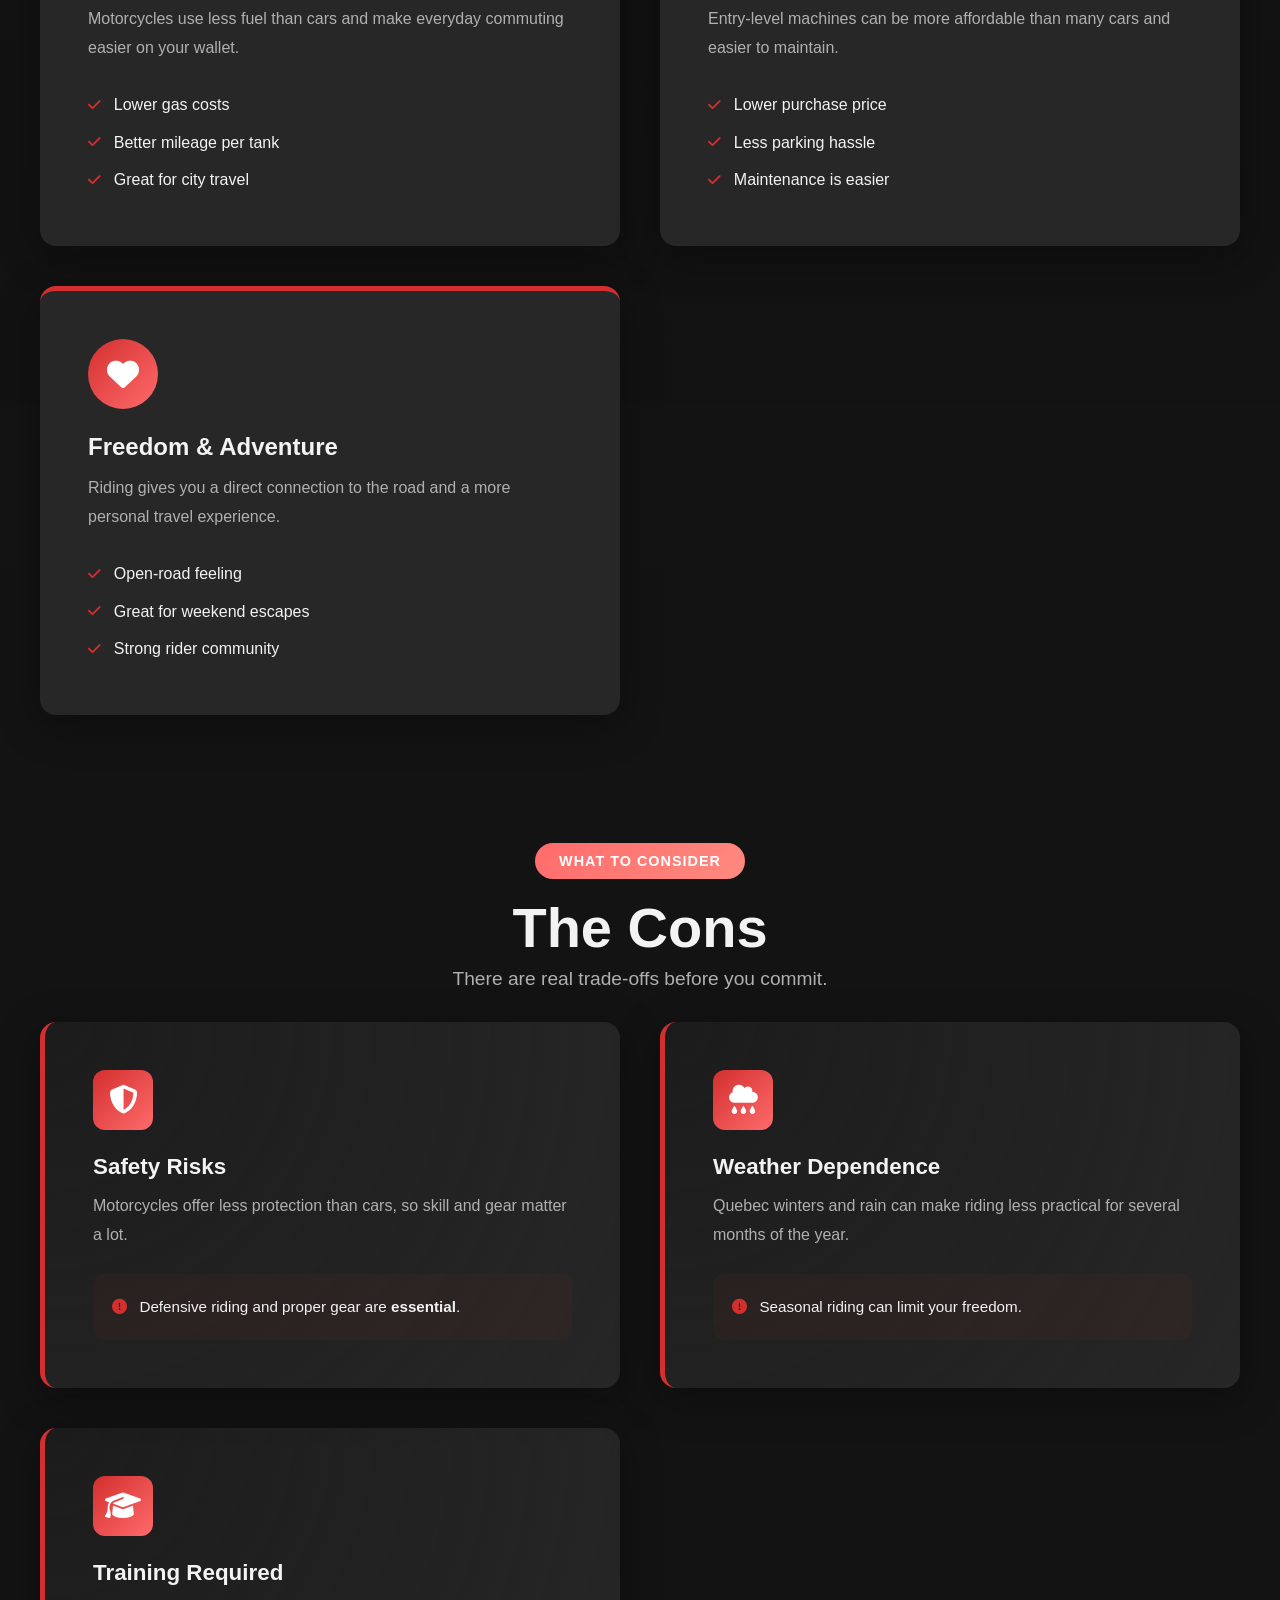
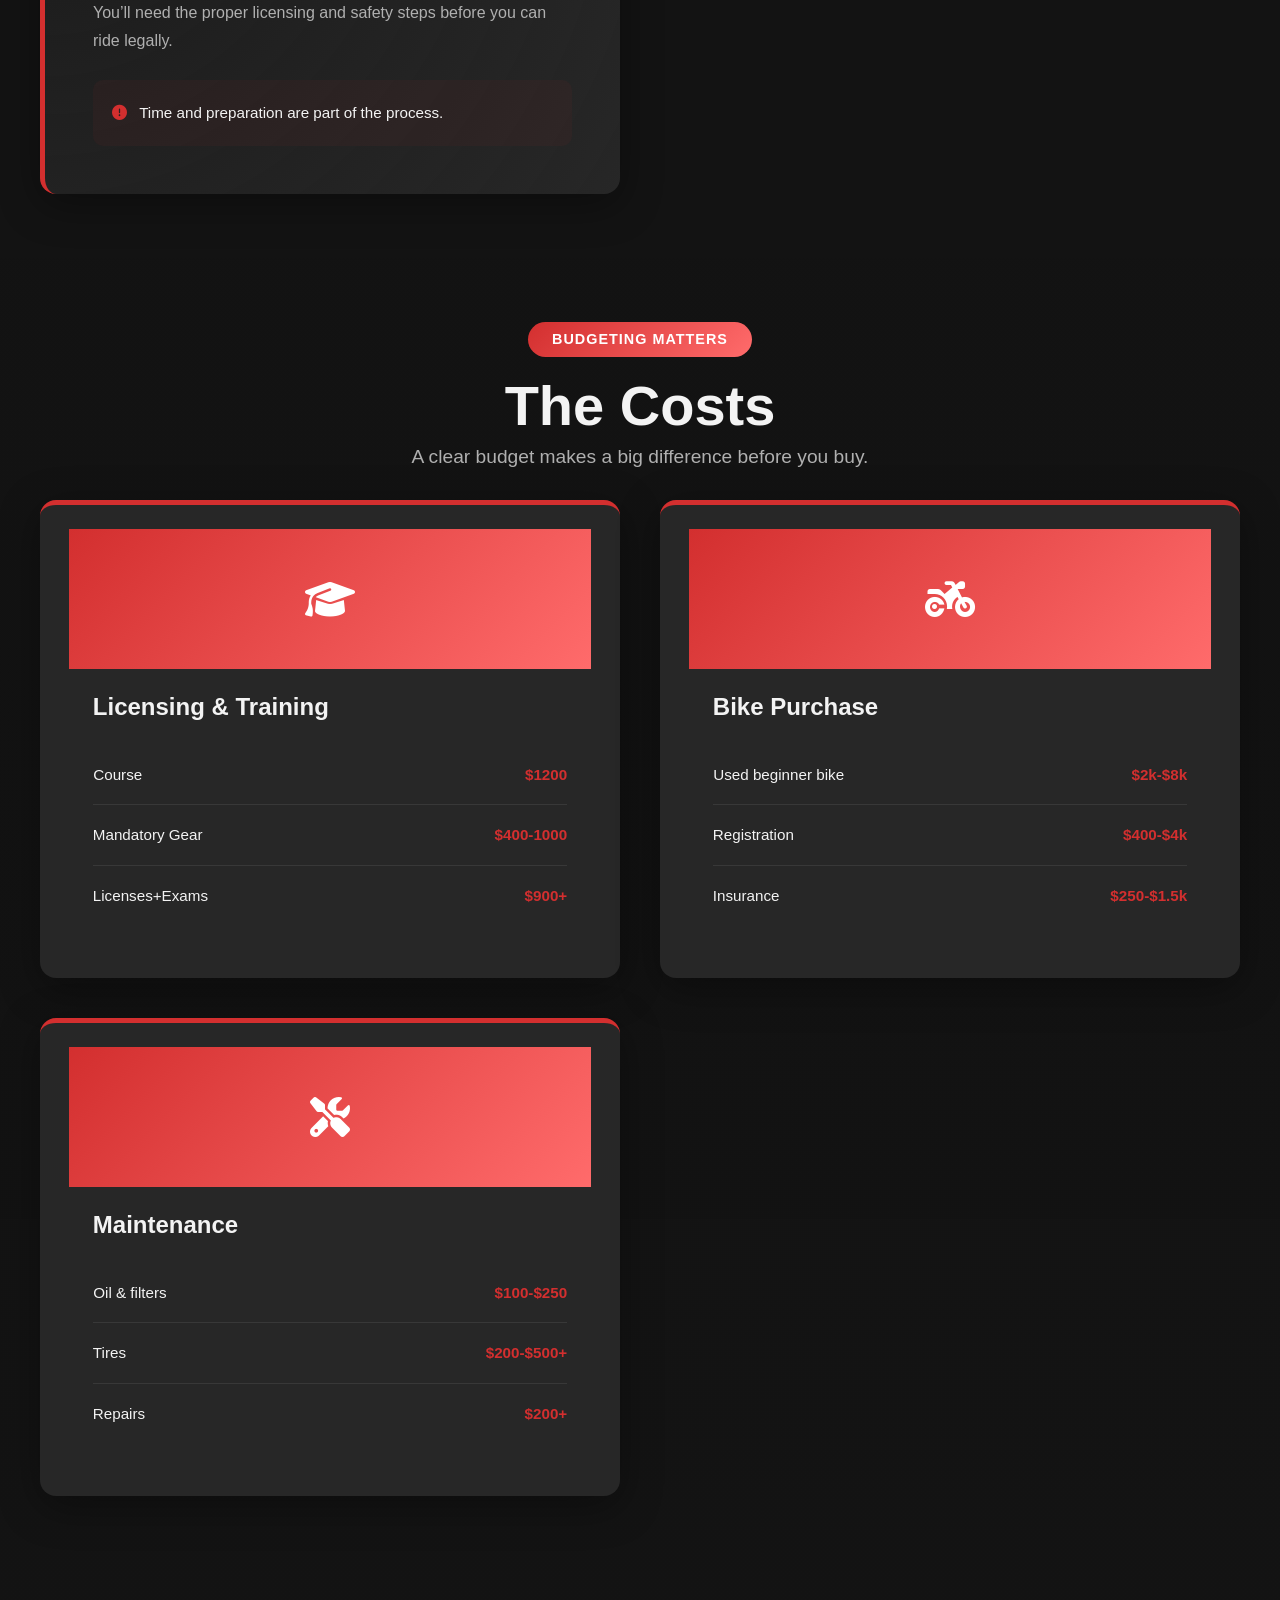
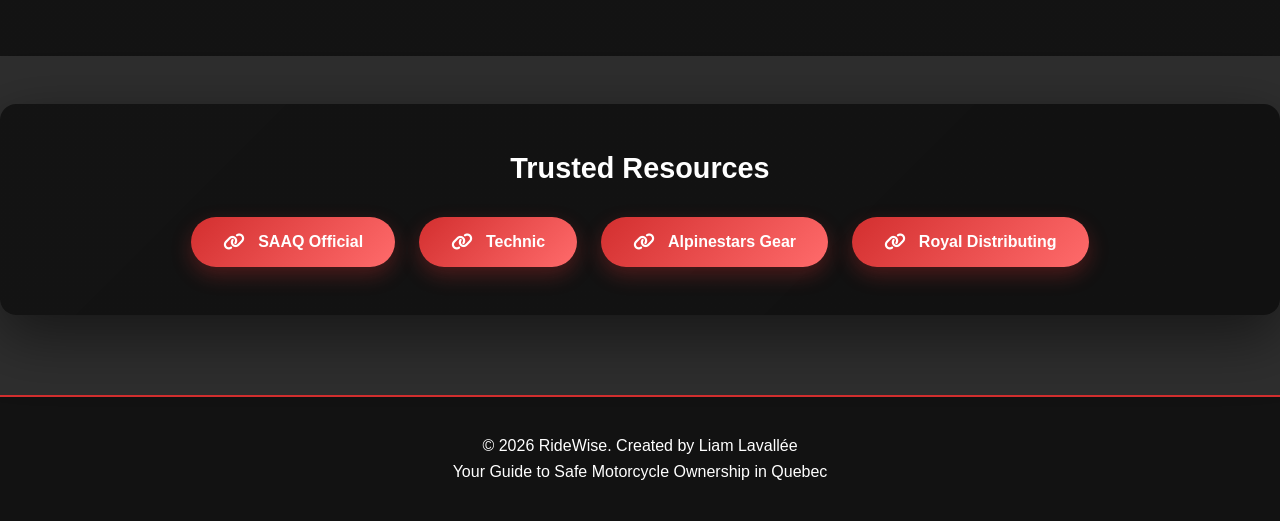
==== commit bd0fa1a5: "commit" ====
--- a/RideWiseVSCode/index.html
+++ b/RideWiseVSCode/index.html
@@ -225,7 +225,7 @@
                 <i class="fas fa-link"></i>
                 <span>Alpinestars Gear</span>
             </a>
-            <a href="https://www.royaldistributing.com" target="_blank" class="resource-btn">
+            <a href="https://www.royaldistributing.com" target="_blank" class="resource-link">
                 <i class="fas fa-link"></i>
                 <span> Royal Distributing </span>
             </a>
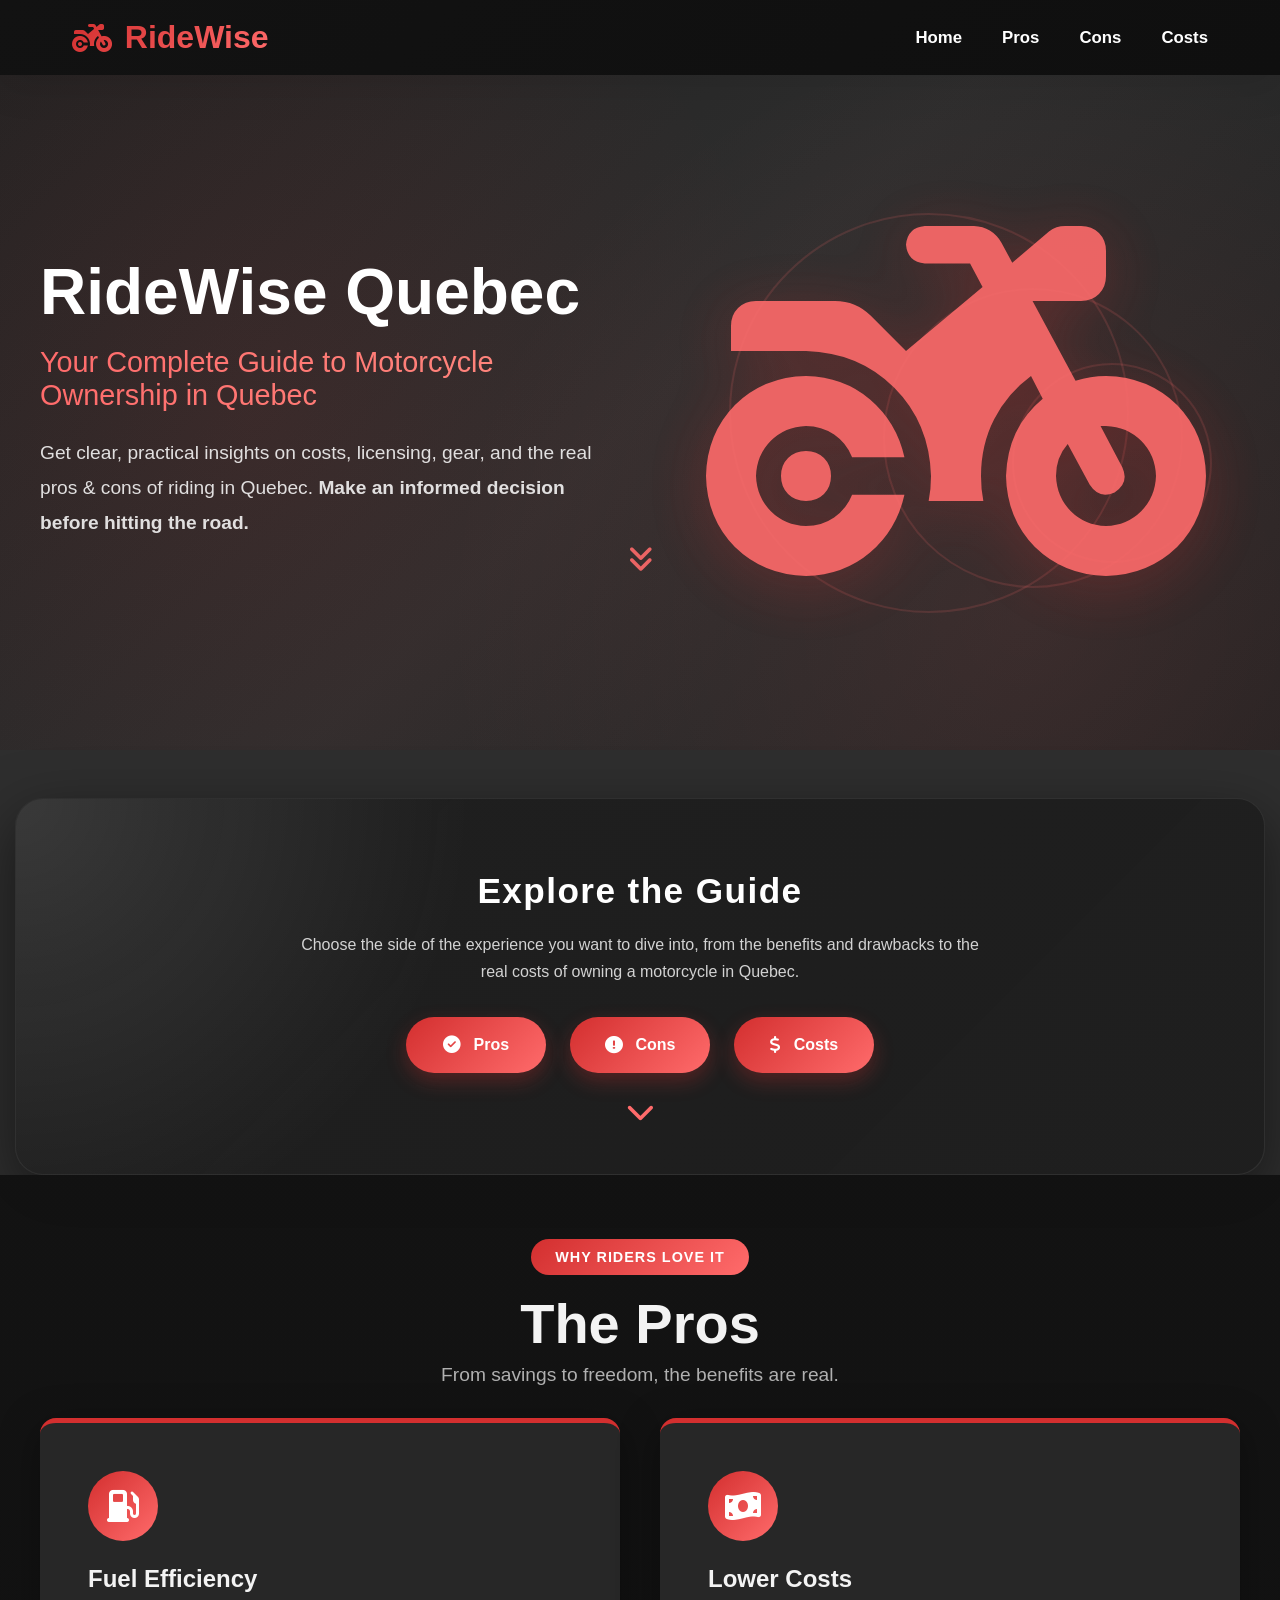
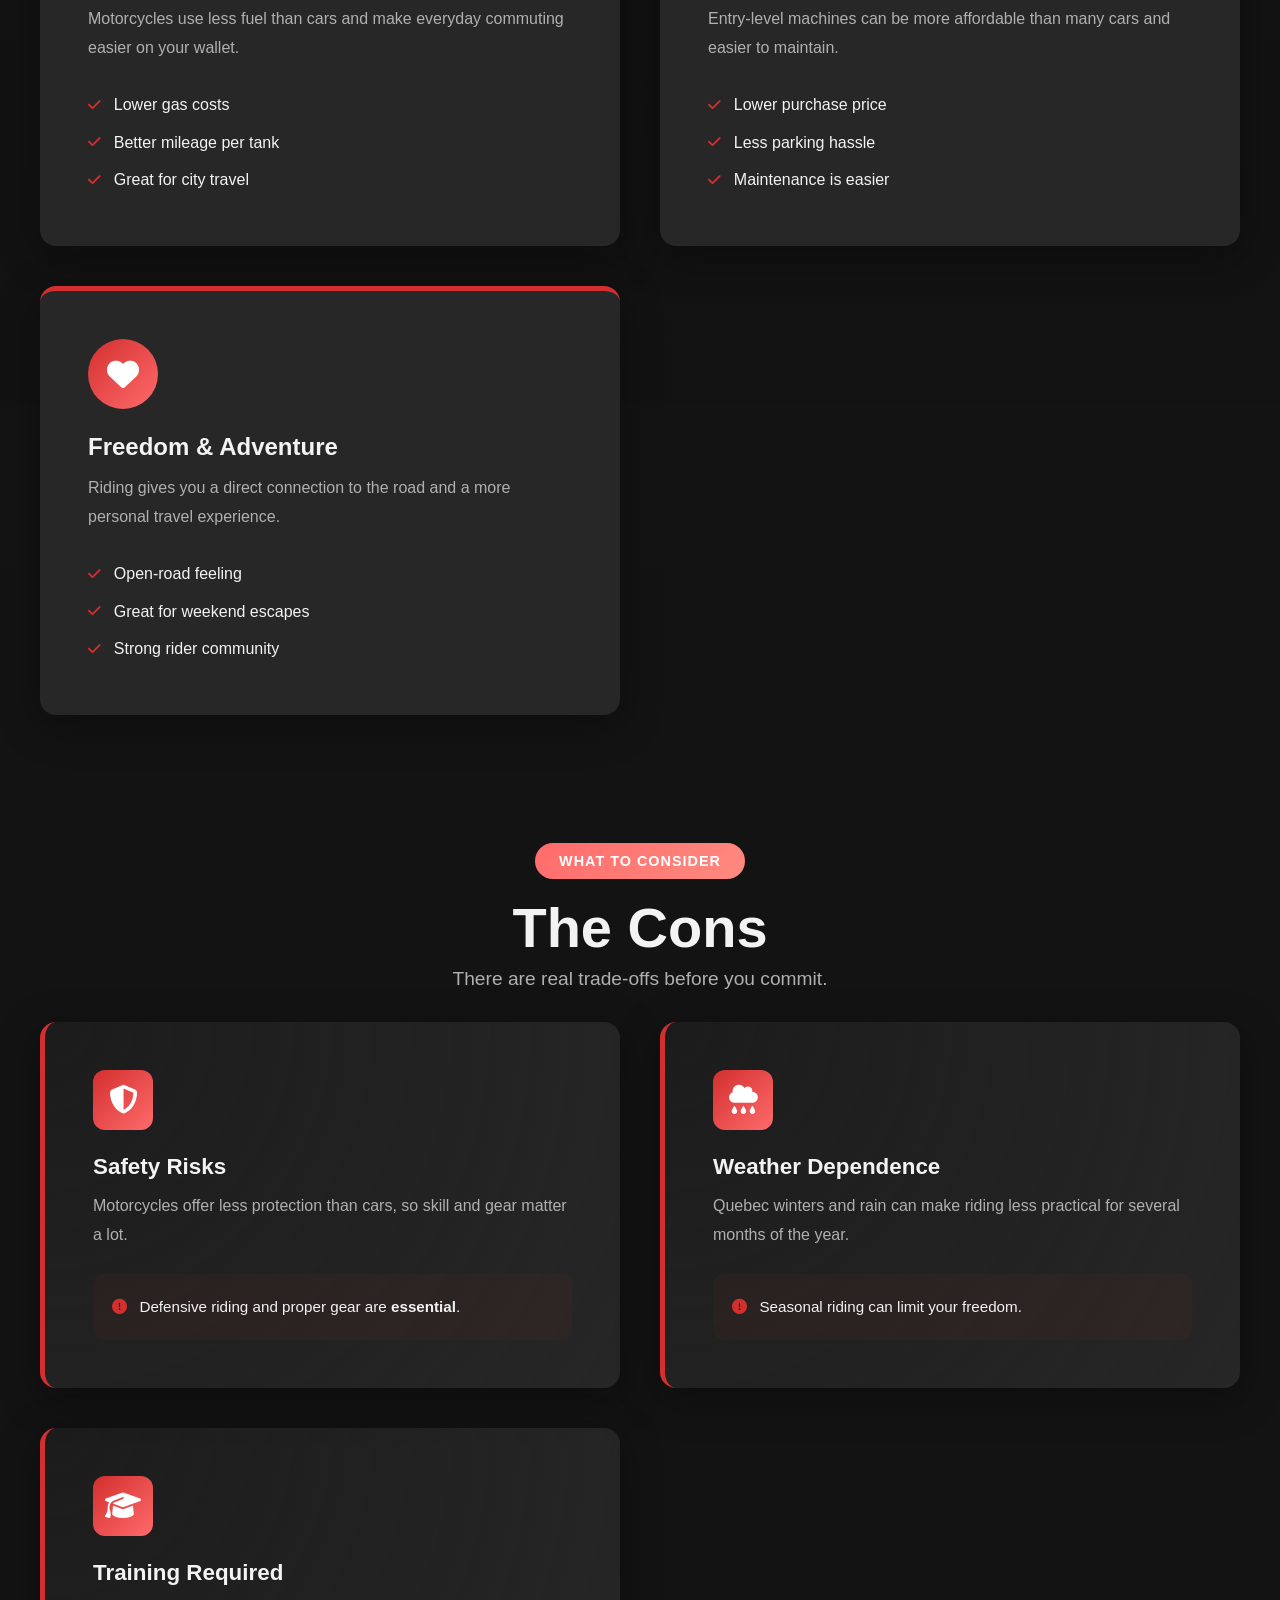
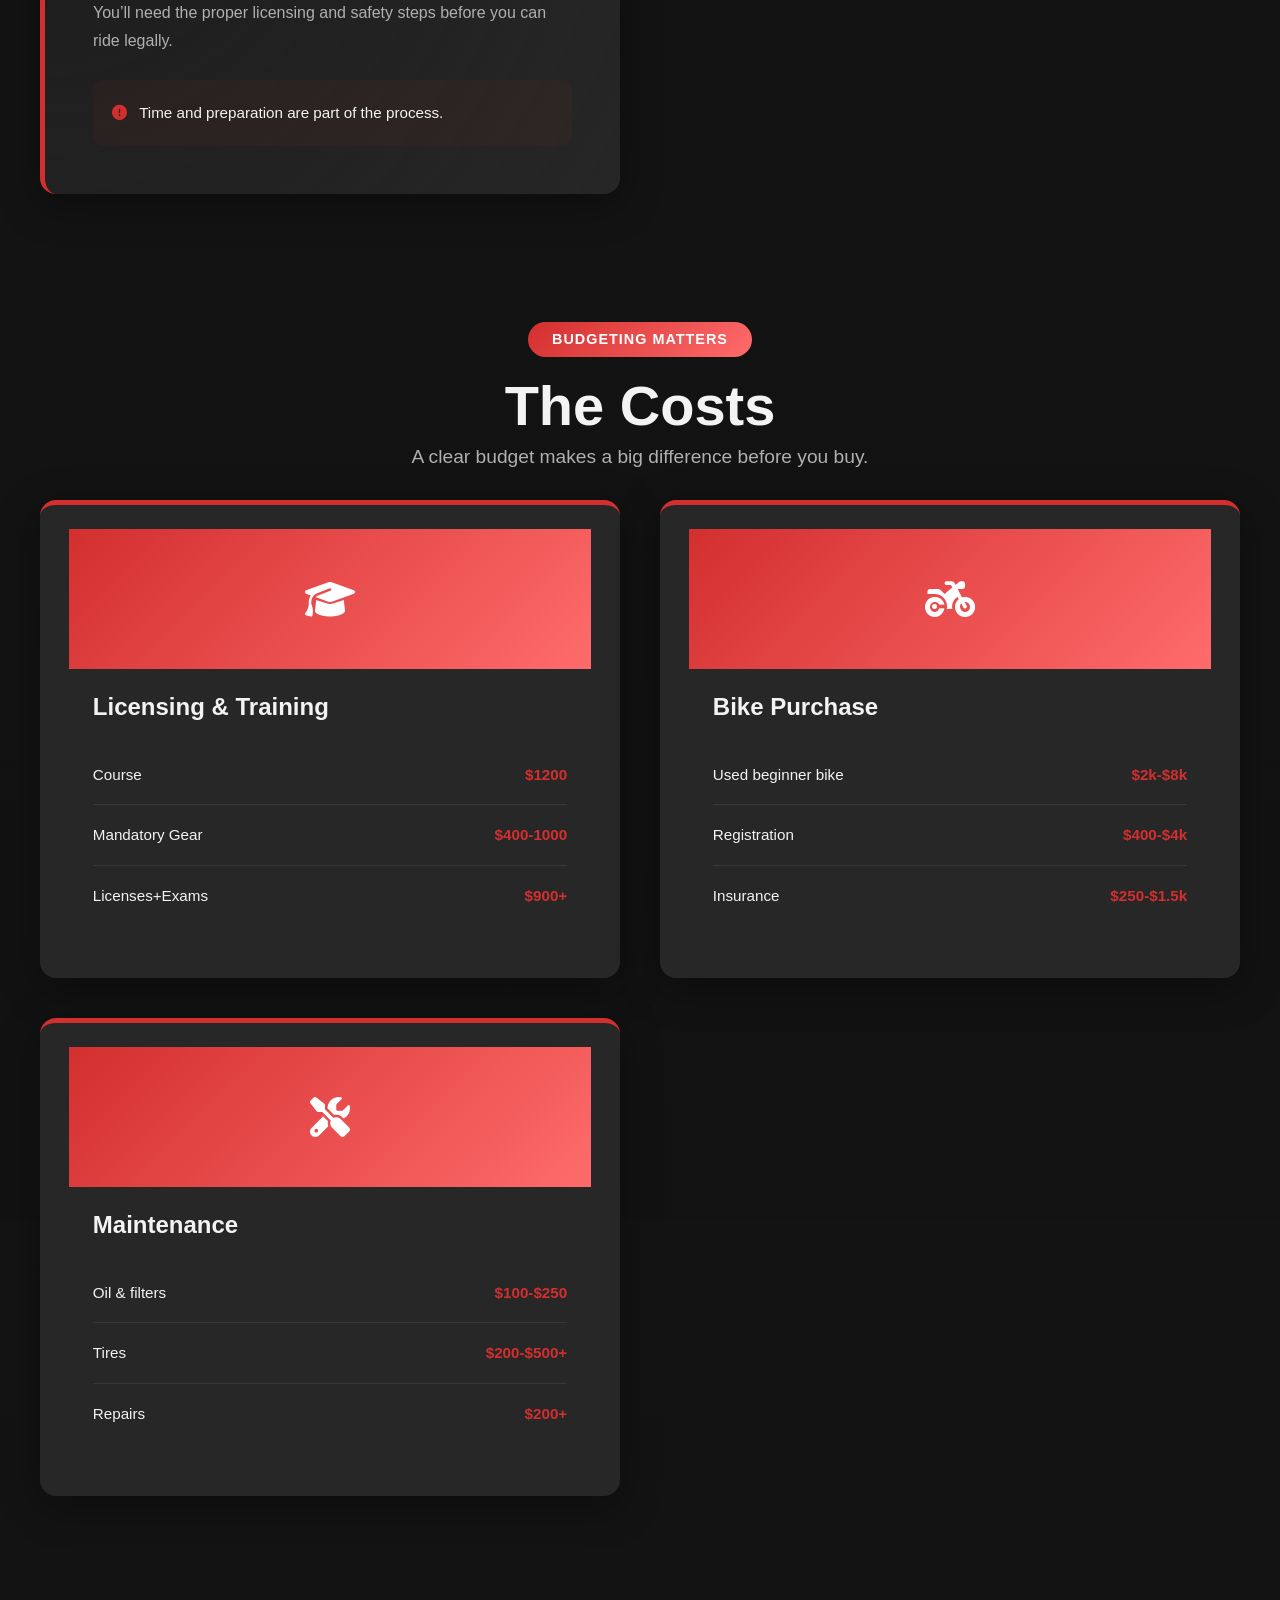
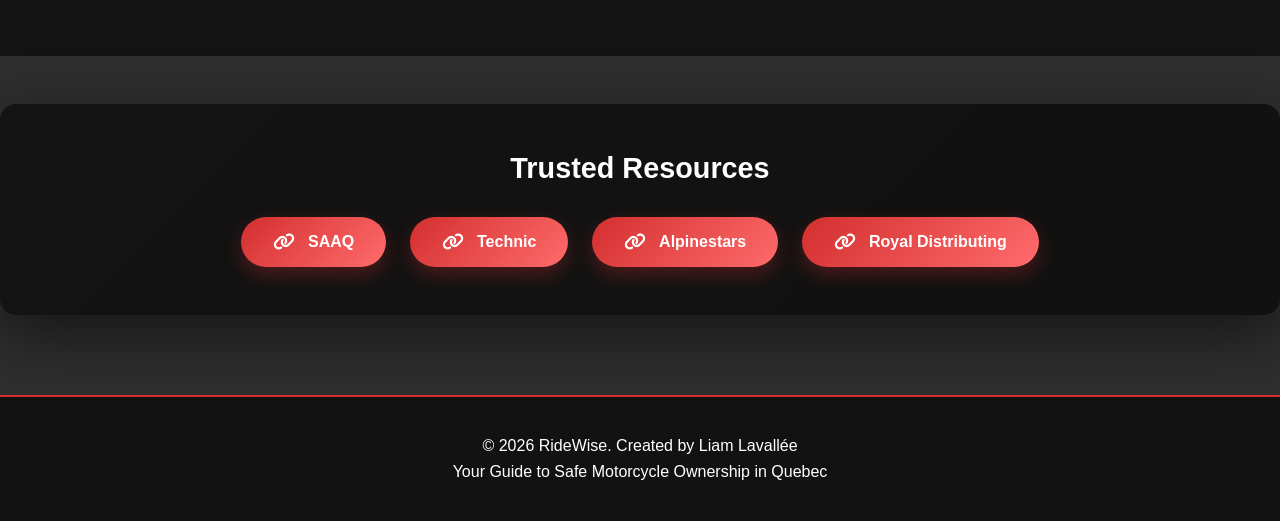
==== commit ee167d15: "commit" ====
--- a/RideWiseVSCode/index.html
+++ b/RideWiseVSCode/index.html
@@ -215,7 +215,7 @@
         <div class="resources-grid">
             <a href="https://www.saaq.gouv.qc.ca/" target="_blank" class="resource-link">
                 <i class="fas fa-link"></i>
-                <span>SAAQ Official</span>
+                <span>SAAQ</span>
             </a>
             <a href="https://tecnic.ca/" target="_blank" class="resource-link">
                 <i class="fas fa-link"></i>
@@ -223,11 +223,11 @@
             </a>
             <a href="https://www.alpinestars.com/" target="_blank" class="resource-link">
                 <i class="fas fa-link"></i>
-                <span>Alpinestars Gear</span>
+                <span>Alpinestars</span>
             </a>
             <a href="https://www.royaldistributing.com" target="_blank" class="resource-link">
                 <i class="fas fa-link"></i>
-                <span> Royal Distributing </span>
+                <span>Royal Distributing</span>
             </a>
         </div>
     </div>
